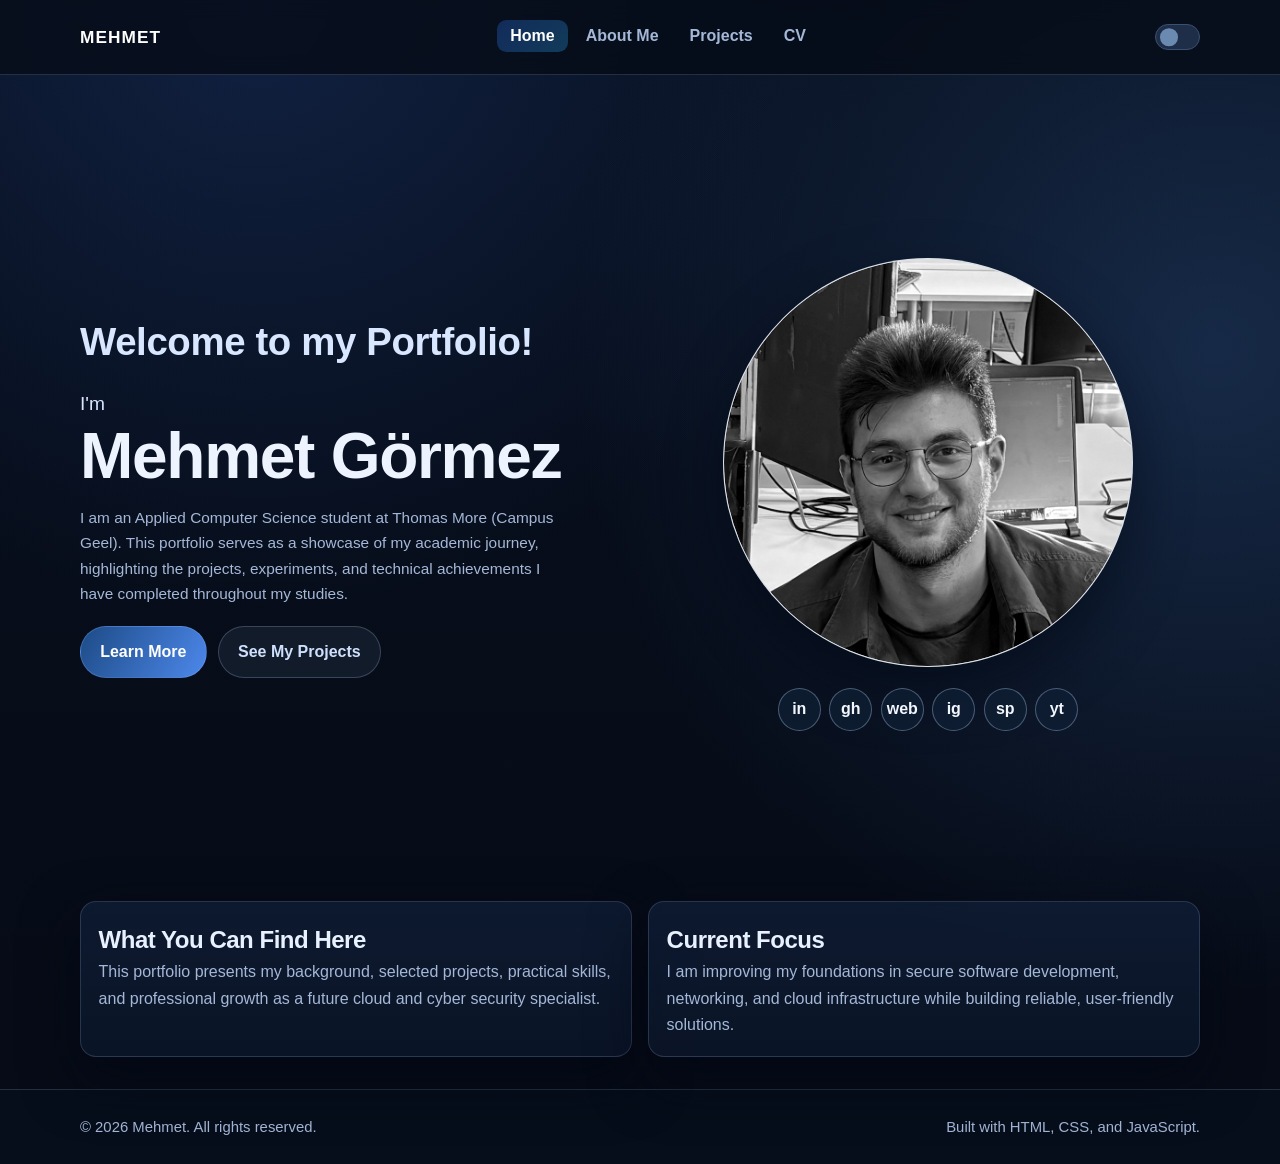
==== index.html @ e2ddff6c "Home page is in a good condition" ====
<!doctype html>
<html lang="en">
  <head>
    <meta charset="UTF-8" />
    <meta name="viewport" content="width=device-width, initial-scale=1.0" />
    <title>Mehmet | Home</title>
    <meta
      name="description"
      content="Welcome to Mehmet's portfolio. Applied Computer Science student at Thomas More Geel."
    />
    <style>
      html,
      body {
        margin: 0;
        background: #060b16;
        color: #e8f1ff;
      }
    </style>
    <link rel="stylesheet" href="css/style.css" />
  </head>
  <body data-page="home">
    <header class="site-header">
      <nav class="nav container" aria-label="Primary navigation">
        <a class="brand" href="index.html">Mehmet</a>
        <button class="menu-toggle" type="button" aria-expanded="false" aria-controls="nav-links">
          Menu
        </button>
        <ul class="nav-links" id="nav-links">
          <li><a class="active" href="index.html">Home</a></li>
          <li><a href="about.html">About Me</a></li>
          <li><a href="projects.html">Projects</a></li>
          <li><a href="cv.html">CV</a></li>
        </ul>
        <div class="nav-switch" aria-hidden="true"><span></span></div>
      </nav>
    </header>

    <main>
      <section class="hero container">
        <div class="hero-copy">
          <p class="eyebrow">Welcome to my Portfolio!</p>
          <p class="hero-im">I'm</p>
          <h1 class="hero-title">Mehmet Görmez</h1>
          <p class="hero-intro">
            I am an Applied Computer Science student at Thomas More
            (Campus Geel). This portfolio serves as a showcase of my academic journey, highlighting
            the projects, experiments, and technical achievements I have completed throughout my
            studies.
          </p>
          <div class="hero-actions">
            <a class="btn" href="about.html">Learn More</a>
            <a class="btn btn-ghost" href="projects.html">See My Projects</a>
          </div>
        </div>

        <div class="hero-media">
          <div class="hero-circle-wrap">
            <div class="hero-circle">
              <img
                class="hero-portrait"
                src="assets/images/portrait-placeholder.jpeg"
                alt="Portrait placeholder for Mehmet Görmez"
              />
            </div>
            <div class="hero-socials" aria-label="Social links">
              <a class="social-btn" href="#" aria-label="LinkedIn">in</a>
              <a class="social-btn" href="#" aria-label="GitHub">gh</a>
              <a class="social-btn" href="#" aria-label="Website">web</a>
              <a class="social-btn" href="#" aria-label="Instagram">ig</a>
              <a class="social-btn" href="#" aria-label="Spotify">sp</a>
              <a class="social-btn" href="#" aria-label="YouTube">yt</a>
            </div>
          </div>
        </div>
      </section>

      <section class="quick-info container">
        <article class="panel">
          <h2>What You Can Find Here</h2>
          <p>
            This portfolio presents my background, selected projects, practical skills, and
            professional growth as a future cloud and cyber security specialist.
          </p>
        </article>
        <article class="panel">
          <h2>Current Focus</h2>
          <p>
            I am improving my foundations in secure software development, networking, and cloud
            infrastructure while building reliable, user-friendly solutions.
          </p>
        </article>
      </section>
    </main>

    <footer class="site-footer">
      <div class="container footer-content">
        <p>&copy; 2026 Mehmet. All rights reserved.</p>
        <p>Built with HTML, CSS, and JavaScript.</p>
      </div>
    </footer>

    <script src="js/script.js"></script>
  </body>
</html>
---- css/style.css ----
:root {
  --bg: #060b16;
  --bg-soft: #0a1326;
  --surface: #0e1a33;
  --surface-alt: #132747;
  --surface-elevated: #162d54;
  --text: #e8f1ff;
  --muted: #a5b7d7;
  --primary: #70a7ff;
  --primary-strong: #4d88eb;
  --secondary: #73d4ff;
  --line: #9fb7dd33;
  --line-strong: #b6cbeb5c;
  --shadow: 0 22px 56px #02071399;
}

* {
  box-sizing: border-box;
}

html,
body {
  margin: 0;
  padding: 0;
}

body {
  min-height: 100vh;
  font-family: "Segoe UI", "Inter", "SF Pro Text", Arial, sans-serif;
  color: var(--text);
  background-color: #060b16;
  background-image:
    radial-gradient(circle at 20% 0%, #1d387070 0%, transparent 40%),
    radial-gradient(circle at 95% 30%, #2b4f826b 0%, transparent 44%),
    linear-gradient(180deg, #070f1d 0%, var(--bg) 100%);
  line-height: 1.65;
  overflow-x: hidden;
  position: relative;
}

body::before {
  content: "";
  position: fixed;
  inset: 0;
  background-image:
    linear-gradient(#8dabd90c 1px, transparent 1px),
    linear-gradient(90deg, #8dabd90c 1px, transparent 1px);
  background-size: 48px 48px;
  pointer-events: none;
  z-index: -2;
}

body::after {
  content: "";
  position: fixed;
  width: 46vw;
  aspect-ratio: 1;
  border-radius: 999px;
  left: -20vw;
  bottom: -28vw;
  background: radial-gradient(circle, #4f8fe850 0%, transparent 72%);
  filter: blur(28px);
  z-index: -1;
  pointer-events: none;
  animation: slowPulse 8s ease-in-out infinite alternate;
}

h1,
h2,
h3,
h4 {
  font-family: "Segoe UI", "Inter", "SF Pro Display", Arial, sans-serif;
  letter-spacing: -0.02em;
  margin: 0;
}

p {
  margin: 0;
}

img {
  max-width: 100%;
  display: block;
}

.container {
  width: min(1120px, 92vw);
  margin: 0 auto;
}

.site-header {
  position: sticky;
  top: 0;
  z-index: 100;
  border-bottom: 1px solid var(--line);
  background: #060b16bf;
  backdrop-filter: blur(10px);
}

.nav {
  min-height: 74px;
  display: flex;
  align-items: center;
  justify-content: space-between;
  gap: 1rem;
}

.brand {
  text-decoration: none;
  color: #fff;
  font-weight: 800;
  font-size: 1.08rem;
  letter-spacing: 0.06em;
  text-transform: uppercase;
}

.menu-toggle {
  display: none;
  border: 1px solid var(--line-strong);
  background: #0d1a31;
  color: var(--text);
  border-radius: 0.7rem;
  padding: 0.45rem 0.75rem;
  cursor: pointer;
  font-family: inherit;
}

.nav-links {
  display: flex;
  align-items: center;
  list-style: none;
  margin: 0;
  padding: 0;
  gap: 0.3rem;
}

.nav-links a {
  text-decoration: none;
  color: var(--muted);
  padding: 0.46rem 0.82rem;
  border-radius: 0.6rem;
  font-weight: 600;
  transition: color 0.2s ease, background 0.2s ease, transform 0.2s ease;
}

.nav-links a:hover,
.nav-links a:focus-visible,
.nav-links a.active {
  color: #fff;
  background: linear-gradient(135deg, #204b9f7a, #2178ad6e);
  transform: translateY(-1px);
}

.nav-switch {
  width: 2.8rem;
  height: 1.6rem;
  border-radius: 999px;
  background: #1e2e48;
  border: 1px solid #3a5070;
  flex-shrink: 0;
  position: relative;
  cursor: pointer;
}

.nav-switch span {
  position: absolute;
  top: 50%;
  left: 4px;
  transform: translateY(-50%);
  width: 1.1rem;
  height: 1.1rem;
  border-radius: 50%;
  background: #6a8ab0;
}

.hero {
  height: calc(100svh - 74px);
  min-height: calc(100svh - 74px);
  padding: 2.2rem 0 1.4rem;
  display: grid;
  grid-template-columns: minmax(0, 1fr) minmax(0, 1fr);
  gap: 2rem;
  align-items: center;
}

.eyebrow {
  display: inline-block;
  margin: 0 0 0.5rem;
  font-size: clamp(1.6rem, 3vw, 2.8rem);
  letter-spacing: -0.01em;
  font-family: "Segoe UI", "Inter", "SF Pro Display", Arial, sans-serif;
  font-weight: 700;
  color: #d9e6ff;
}

.hero-im {
  margin: 0.4rem 0 0.2rem;
  font-size: clamp(1rem, 1.5vw, 1.4rem);
  color: #d9e6ff;
  font-weight: 500;
}

.hero-title {
  margin: 0;
  max-width: 18ch;
  font-size: clamp(2.4rem, 5vw, 4.8rem);
  line-height: 1.05;
  color: #edf4ff;
}

.hero-tagline {
  margin-top: 0.6rem;
  color: #bdcbe5;
  font-style: italic;
  font-size: clamp(1.02rem, 1.55vw, 1.48rem);
}

.hero-intro {
  max-width: 56ch;
  color: var(--muted);
  font-size: clamp(0.96rem, 1vw, 1.02rem);
  margin-top: 0.92rem;
}

.hero-actions {
  display: flex;
  align-items: center;
  gap: 0.7rem;
  margin-top: 1.25rem;
  flex-wrap: wrap;
}

.btn {
  display: inline-block;
  text-decoration: none;
  border-radius: 999px;
  padding: 0.74rem 1.2rem;
  font-weight: 800;
  background: linear-gradient(120deg, #1d4b86, var(--primary-strong));
  color: #fff;
  border: 1px solid #7ca7f54d;
  transition: transform 0.2s ease, box-shadow 0.2s ease, background 0.2s ease;
}

.btn:hover {
  transform: translateY(-2px);
  box-shadow: 0 14px 28px #123a7b63;
}

.btn-ghost {
  background: #1a2433a3;
  color: #cfe0ff;
  border-color: #8ea4c950;
}

.hero-media {
  position: relative;
  min-height: 470px;
  display: grid;
  place-items: center;
}

.hero-circle-wrap {
  display: grid;
  place-items: center;
  gap: 1.3rem;
}

.hero-circle {
  width: min(32vw, 420px);
  aspect-ratio: 1;
  border-radius: 50%;
  background: #d8dce3;
  display: grid;
  place-items: center;
  overflow: hidden;
  box-shadow: 0 24px 54px #0207138a;
  border: 1px solid #dfe8f550;
}

.hero-portrait {
  width: 100%;
  height: 100%;
  object-fit: cover;
  object-position: center center;
  border-radius: 50%;
  filter: grayscale(1) contrast(1.05);
}

.hero-socials {
  display: flex;
  flex-wrap: wrap;
  justify-content: center;
  gap: 0.52rem;
}

.social-btn {
  width: 2.7rem;
  height: 2.7rem;
  border-radius: 50%;
  border: 1px solid #a4bddf66;
  display: grid;
  place-items: center;
  text-decoration: none;
  color: #f2f6ff;
  font-weight: 700;
  text-transform: lowercase;
  background: #101e34cc;
  transition: transform 0.2s ease, border-color 0.2s ease, background 0.2s ease;
}

.social-btn:hover {
  transform: translateY(-2px);
  border-color: #d2e3ff;
  background: #163058;
}

.showcase-card {
  width: min(100%, 560px);
  padding: 1.1rem;
  border-radius: 1.2rem;
  border: 1px solid var(--line-strong);
  background: linear-gradient(150deg, #152b4d 0%, #11223f 45%, #0c1a33 100%);
  box-shadow: var(--shadow);
  position: relative;
  overflow: hidden;
}

.showcase-card::after {
  content: "";
  position: absolute;
  width: 220px;
  height: 220px;
  right: -80px;
  top: -90px;
  border-radius: 999px;
  background: radial-gradient(circle, #74b8ff4f 0%, transparent 72%);
  pointer-events: none;
}

.showcase-top {
  display: grid;
  grid-template-columns: 112px 1fr;
  gap: 0.85rem;
  align-items: center;
}

.showcase-avatar {
  width: 112px;
  height: 112px;
  object-fit: cover;
  border-radius: 0.85rem;
  border: 1px solid var(--line-strong);
}

.mini-label {
  font-size: 0.76rem;
  text-transform: uppercase;
  letter-spacing: 0.08em;
  color: #9bc0ff;
  font-weight: 700;
}

.showcase-top h2 {
  font-size: clamp(1.25rem, 2.2vw, 1.8rem);
}

.showcase-meta {
  color: #9fb8da;
  font-size: 0.92rem;
}

.showcase-copy {
  color: var(--muted);
  margin-top: 0.9rem;
}

.tech-pills {
  display: flex;
  flex-wrap: wrap;
  gap: 0.45rem;
  margin-top: 0.9rem;
}

.tech-pill {
  border: 1px solid var(--line-strong);
  border-radius: 999px;
  padding: 0.3rem 0.62rem;
  background: #0e1f3b;
  font-size: 0.85rem;
  color: #d5e5ff;
}

.floating-note {
  position: absolute;
  border-radius: 999px;
  padding: 0.35rem 0.7rem;
  border: 1px solid var(--line-strong);
  background: #11203acf;
  color: #c8defe;
  font-size: 0.82rem;
  backdrop-filter: blur(6px);
}

.note-a {
  top: 11%;
  left: -2%;
  animation: floatA 5s ease-in-out infinite;
}

.note-b {
  right: 2%;
  bottom: 19%;
  animation: floatB 4.5s ease-in-out infinite;
}

.note-c {
  left: 14%;
  bottom: 5%;
  animation: floatC 6s ease-in-out infinite;
}

.quick-info,
.split-grid {
  display: grid;
  grid-template-columns: repeat(2, minmax(0, 1fr));
  gap: 1rem;
  margin-bottom: 2rem;
}

.page-section {
  padding: 2.2rem 0 3rem;
}

.page-hero,
.panel,
.project-tile,
.project-detail,
.portrait-card,
.story-card,
.cv-frame-wrap {
  border: 1px solid var(--line);
  border-radius: 1rem;
  background: linear-gradient(180deg, #0f1c34d9 0%, #0b172bc4 100%);
  box-shadow: var(--shadow);
}

.page-hero,
.panel,
.project-tile,
.project-detail,
.story-card {
  padding: 1.1rem;
}

.page-hero {
  margin-bottom: 1rem;
}

.page-hero h1 {
  font-size: clamp(1.9rem, 3vw, 2.7rem);
  margin: 0.25rem 0;
}

.section-kicker {
  margin: 0;
  color: #92bcff;
  font-size: 0.8rem;
  text-transform: uppercase;
  letter-spacing: 0.09em;
  font-weight: 700;
}

.page-hero p,
.panel p,
.story-card p,
.project-tile p,
.project-detail p {
  color: var(--muted);
}

.about-layout {
  display: grid;
  grid-template-columns: 0.78fr 1.22fr;
  gap: 1rem;
  margin-bottom: 1rem;
}

.portrait-card {
  padding: 0.8rem;
}

.portrait-card img {
  border-radius: 0.75rem;
  border: 1px solid var(--line);
  background: #fff;
}

.clean-list {
  margin: 0.55rem 0 0;
  padding-left: 1.1rem;
}

.chip-wrap {
  display: flex;
  flex-wrap: wrap;
  gap: 0.45rem;
}

.chip {
  border-radius: 999px;
  border: 1px solid var(--line-strong);
  padding: 0.34rem 0.68rem;
  font-size: 0.88rem;
  color: #d6e6ff;
  background: #0f1e38;
}

.subheading {
  margin-top: 1rem;
}

.projects-grid {
  display: grid;
  grid-template-columns: repeat(2, minmax(0, 1fr));
  gap: 0.9rem;
}

.project-tile {
  text-align: left;
  cursor: pointer;
  font-family: inherit;
  color: var(--text);
  position: relative;
  overflow: hidden;
  transition: transform 0.24s ease, border-color 0.24s ease;
}

.project-tile::after {
  content: "";
  position: absolute;
  width: 180px;
  height: 180px;
  border-radius: 50%;
  right: -60px;
  top: -80px;
  background: radial-gradient(circle, #6faaff3b 0%, transparent 70%);
}

.project-tile:hover {
  transform: translateY(-3px);
  border-color: #7daefa8f;
}

.project-tile h2 {
  margin: 0.35rem 0 0.3rem;
}

.tile-kicker {
  font-size: 0.75rem;
  text-transform: uppercase;
  letter-spacing: 0.08em;
  color: #9fc3ff;
  font-weight: 700;
}

.detail-host {
  margin-top: 1rem;
}

.detail-head {
  display: flex;
  align-items: center;
  justify-content: space-between;
  gap: 0.8rem;
}

.close-btn {
  border: 1px solid var(--line-strong);
  background: #0f1f3a;
  color: var(--text);
  border-radius: 0.64rem;
  padding: 0.42rem 0.74rem;
  cursor: pointer;
}

.detail-media {
  display: grid;
  grid-template-columns: repeat(2, minmax(0, 1fr));
  gap: 0.8rem;
  margin: 0.85rem 0;
}

.detail-media img {
  border-radius: 0.75rem;
  border: 1px solid var(--line-strong);
}

.embed-placeholder {
  border: 1px dashed var(--line-strong);
  border-radius: 0.75rem;
  min-height: 190px;
  display: grid;
  place-items: center;
  text-align: center;
  padding: 0.7rem;
  color: var(--muted);
  background: #0c1930;
}

.cv-frame-wrap {
  margin-top: 1rem;
  padding: 0.65rem;
}

.cv-frame {
  width: 100%;
  min-height: 74vh;
  border-radius: 0.8rem;
  border: 1px solid var(--line);
  background: #fff;
}

.site-footer {
  border-top: 1px solid var(--line);
  background: #070f1dd8;
}

.footer-content {
  min-height: 74px;
  display: flex;
  align-items: center;
  justify-content: space-between;
  gap: 1rem;
}

.footer-content p {
  color: var(--muted);
  font-size: 0.93rem;
  margin: 0;
}

.reveal {
  opacity: 0;
  transform: translateY(16px);
}

.reveal.is-visible {
  opacity: 1;
  transform: translateY(0);
  transition: opacity 0.65s ease, transform 0.65s ease;
}

@keyframes floatA {
  0%,
  100% {
    transform: translateY(0);
  }
  50% {
    transform: translateY(-12px);
  }
}

@keyframes floatB {
  0%,
  100% {
    transform: translateY(0);
  }
  50% {
    transform: translateY(10px);
  }
}

@keyframes floatC {
  0%,
  100% {
    transform: translateX(0);
  }
  50% {
    transform: translateX(8px);
  }
}

@keyframes slowPulse {
  0% {
    transform: scale(1);
  }
  100% {
    transform: scale(1.1);
  }
}

@media (max-width: 980px) {
  .hero,
  .quick-info,
  .split-grid,
  .about-layout,
  .projects-grid,
  .detail-media {
    grid-template-columns: 1fr;
  }

  .hero {
    min-height: auto;
    height: auto;
    padding-top: 2.8rem;
    gap: 1.1rem;
  }

  .hero-media {
    min-height: 420px;
  }

  .hero-title {
    font-size: clamp(2.4rem, 9vw, 4rem);
  }

  .hero-circle {
    width: min(65vw, 380px);
  }

  .floating-note {
    font-size: 0.76rem;
  }

  .menu-toggle {
    display: inline-block;
  }

  .nav-links {
    position: absolute;
    top: 74px;
    left: 0;
    right: 0;
    padding: 0.6rem 4vw 0.9rem;
    background: #091226f7;
    border-bottom: 1px solid var(--line);
    flex-direction: column;
    align-items: flex-start;
    display: none;
  }

  .nav-links.open {
    display: flex;
  }

  .footer-content {
    text-align: center;
    flex-direction: column;
    justify-content: center;
    padding: 0.75rem 0;
  }
}

@media (max-width: 560px) {
  .eyebrow {
    font-size: clamp(1.22rem, 7vw, 1.8rem);
  }

  .hero-title {
    font-size: clamp(2rem, 11vw, 3.5rem);
  }

  .hero-circle {
    width: min(75vw, 300px);
  }

  .social-btn {
    width: 2.8rem;
    height: 2.8rem;
  }

  .floating-note {
    display: none;
  }
}

@media (prefers-reduced-motion: reduce) {
  *,
  *::before,
  *::after {
    animation: none !important;
    transition: none !important;
    scroll-behavior: auto !important;
  }
}
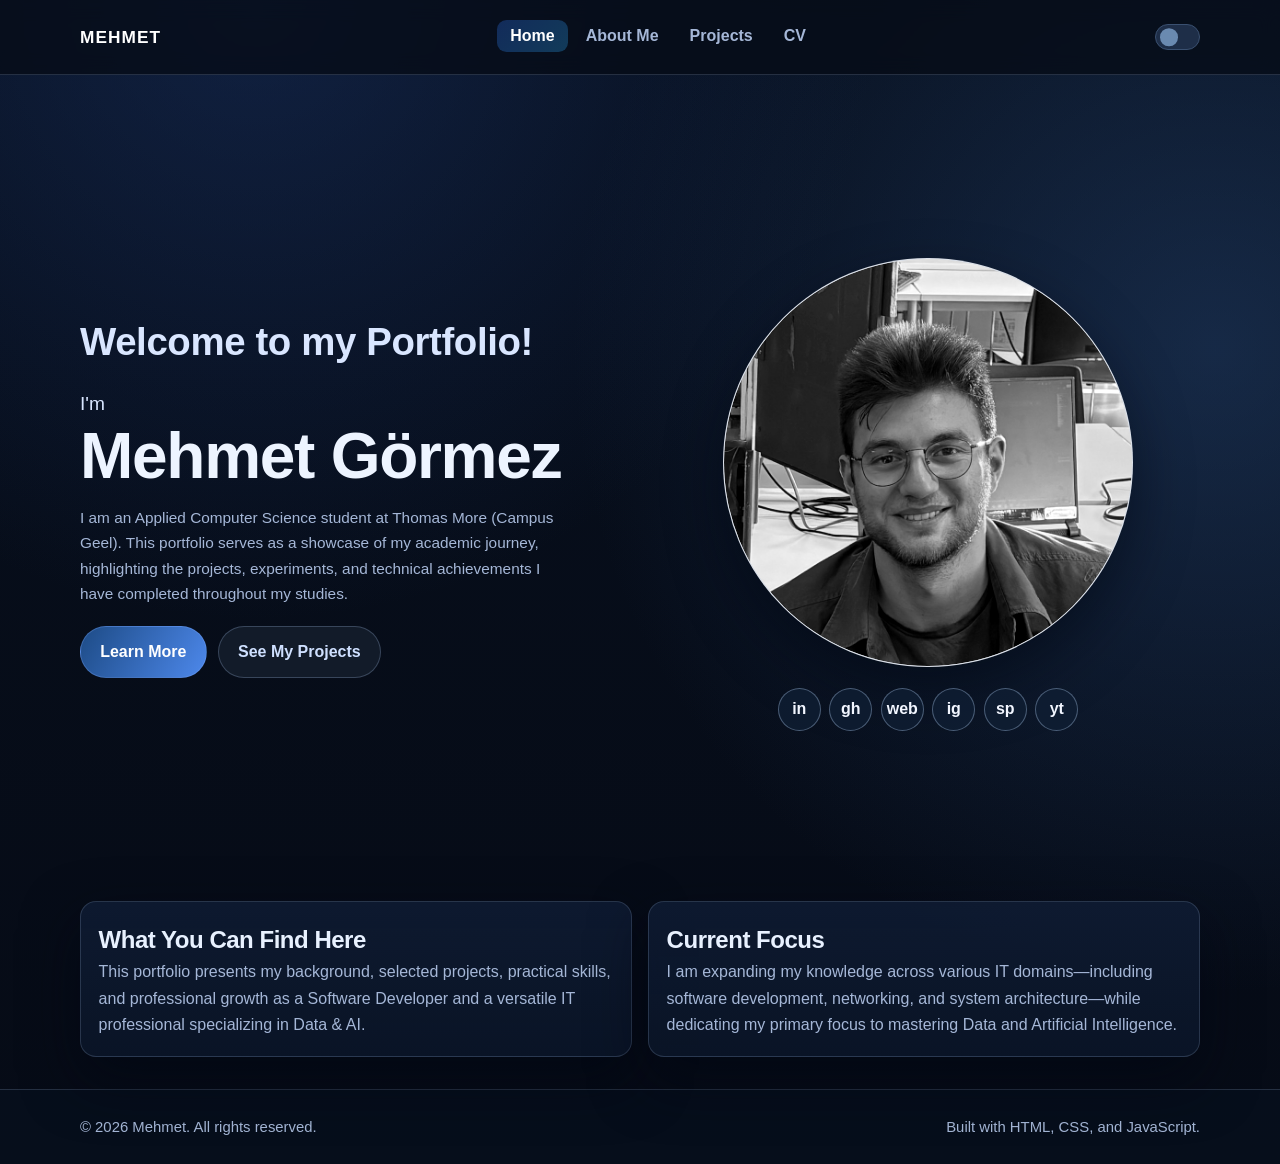
==== commit 28fe06f1: "fixed quick info" ====
--- a/index.html
+++ b/index.html
@@ -79,14 +79,14 @@
           <h2>What You Can Find Here</h2>
           <p>
             This portfolio presents my background, selected projects, practical skills, and
-            professional growth as a future cloud and cyber security specialist.
+            professional growth as a Software Developer and a versatile IT professional specializing in Data & AI.
           </p>
         </article>
+        
         <article class="panel">
           <h2>Current Focus</h2>
           <p>
-            I am improving my foundations in secure software development, networking, and cloud
-            infrastructure while building reliable, user-friendly solutions.
+            I am expanding my knowledge across various IT domains—including software development, networking, and system architecture—while dedicating my primary focus to mastering Data and Artificial Intelligence.
           </p>
         </article>
       </section>
--- a/css/style.css
+++ b/css/style.css
@@ -479,6 +479,10 @@
   color: var(--muted);
 }
 
+.story-card p + p {
+  margin-top: 0.85rem;
+}
+
 .about-layout {
   display: grid;
   grid-template-columns: 0.78fr 1.22fr;
@@ -499,6 +503,10 @@
 .clean-list {
   margin: 0.55rem 0 0;
   padding-left: 1.1rem;
+}
+
+.clean-list li + li {
+  margin-top: 0.48rem;
 }
 
 .chip-wrap {
@@ -518,6 +526,7 @@
 
 .subheading {
   margin-top: 1rem;
+  margin-bottom: 0.5rem;
 }
 
 .projects-grid {
@@ -527,10 +536,12 @@
 }
 
 .project-tile {
+  display: block;
   text-align: left;
   cursor: pointer;
   font-family: inherit;
   color: var(--text);
+  text-decoration: none;
   position: relative;
   overflow: hidden;
   transition: transform 0.24s ease, border-color 0.24s ease;
@@ -592,8 +603,76 @@
 }
 
 .detail-media img {
+  width: 100%;
+  height: auto;
   border-radius: 0.75rem;
-  border: 1px solid var(--line-strong);
+  border: 1px solid #d7dfeb;
+  background: #fff;
+}
+
+.diagram-grid {
+  display: grid;
+  grid-template-columns: repeat(2, minmax(0, 1fr));
+  gap: 0.9rem;
+  margin-top: 0.85rem;
+}
+
+.diagram-card {
+  margin: 0;
+  padding: 0.6rem;
+  border: 1px solid var(--line);
+  border-radius: 0.9rem;
+  background: linear-gradient(180deg, #101d35 0%, #0a162b 100%);
+}
+
+.diagram-card figcaption {
+  font-size: 0.86rem;
+  color: #bcd2f2;
+  margin-bottom: 0.5rem;
+}
+
+.diagram-link {
+  display: block;
+  position: relative;
+  overflow: hidden;
+  background: #ffffff;
+  border: 1px solid #c9d5e7;
+  border-radius: 0.72rem;
+  text-decoration: none;
+  transition: transform 0.2s ease, box-shadow 0.2s ease;
+}
+
+.diagram-link img {
+  width: 100%;
+  height: 100%;
+  object-fit: contain;
+  object-position: top center;
+  background: #fff;
+}
+
+.diagram-link-tall {
+  height: min(62vh, 760px);
+}
+
+.diagram-link-wide {
+  height: min(36vh, 420px);
+}
+
+.diagram-zoom {
+  position: absolute;
+  right: 0.5rem;
+  bottom: 0.5rem;
+  font-size: 0.76rem;
+  color: #ecf3ff;
+  background: #0f2345d1;
+  border: 1px solid #7ca1d857;
+  border-radius: 999px;
+  padding: 0.24rem 0.56rem;
+}
+
+.diagram-link:hover {
+  transform: translateY(-2px);
+  box-shadow: 0 12px 24px #0a1a3050;
 }
 
 .embed-placeholder {
@@ -750,6 +829,18 @@
     justify-content: center;
     padding: 0.75rem 0;
   }
+
+  .diagram-grid {
+    grid-template-columns: 1fr;
+  }
+
+  .diagram-link-tall {
+    height: min(58vh, 640px);
+  }
+
+  .diagram-link-wide {
+    height: min(42vh, 360px);
+  }
 }
 
 @media (max-width: 560px) {
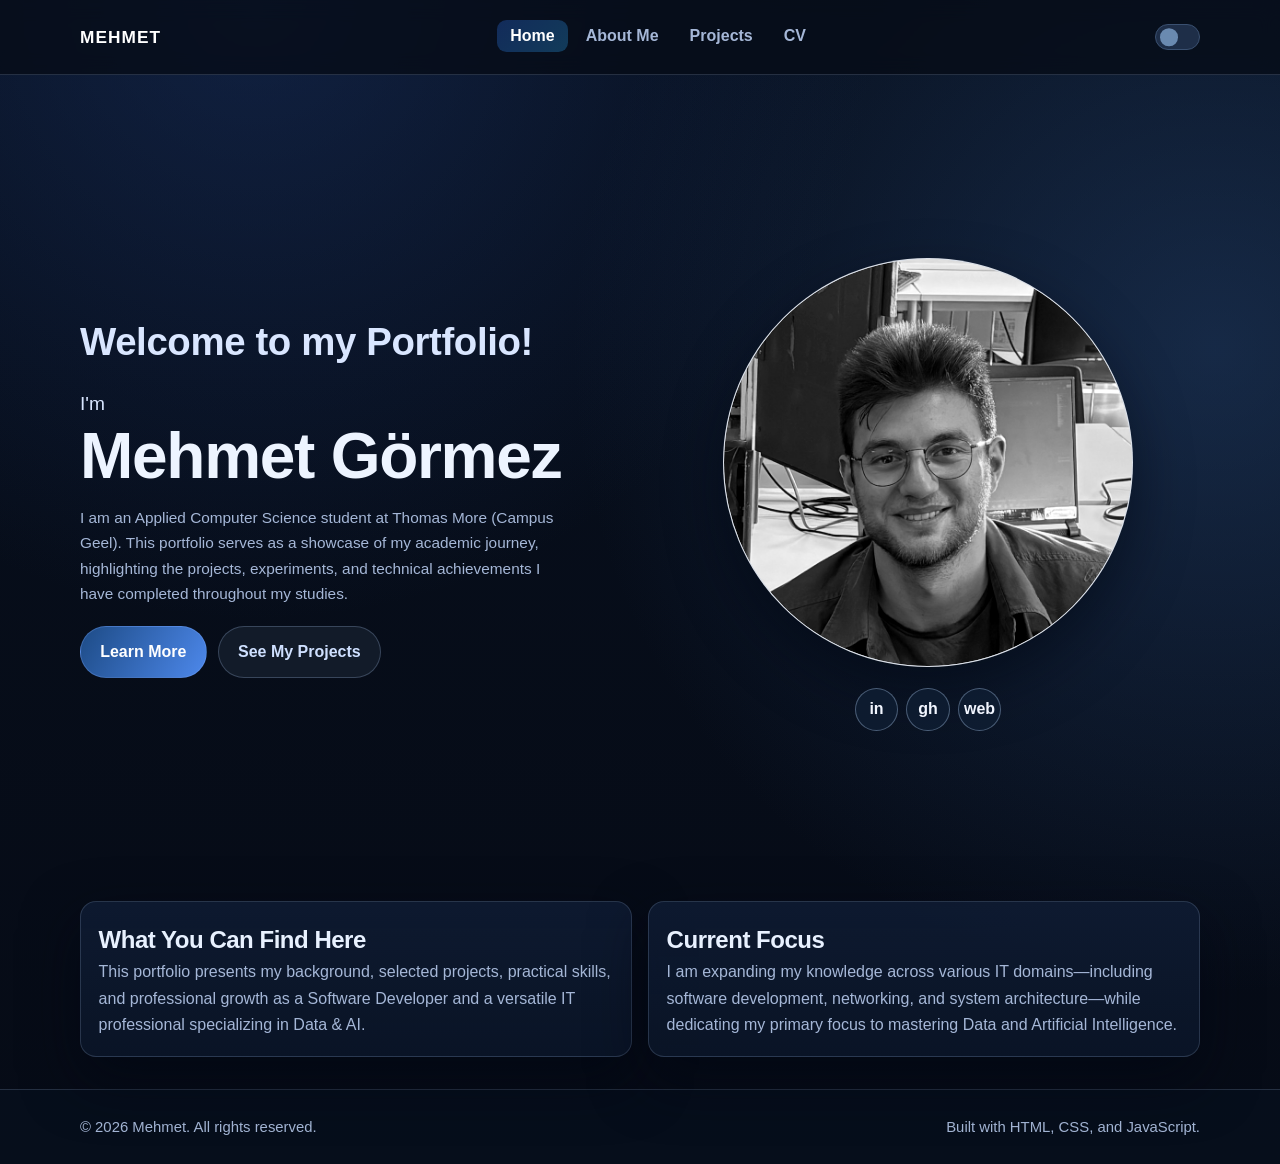
==== commit 0e035c97: "semester 2 project created" ====
--- a/index.html
+++ b/index.html
@@ -63,12 +63,9 @@
               />
             </div>
             <div class="hero-socials" aria-label="Social links">
-              <a class="social-btn" href="#" aria-label="LinkedIn">in</a>
-              <a class="social-btn" href="#" aria-label="GitHub">gh</a>
-              <a class="social-btn" href="#" aria-label="Website">web</a>
-              <a class="social-btn" href="#" aria-label="Instagram">ig</a>
-              <a class="social-btn" href="#" aria-label="Spotify">sp</a>
-              <a class="social-btn" href="#" aria-label="YouTube">yt</a>
+              <a class="social-btn" href="https://www.linkedin.com/in/mehmet-gormez" aria-label="LinkedIn">in</a>
+              <a class="social-btn" href="https://github.com/mhmtgrmz12" aria-label="GitHub">gh</a>
+              <a class="social-btn" href="https://mrgormez.com" aria-label="Website">web</a>
             </div>
           </div>
         </div>
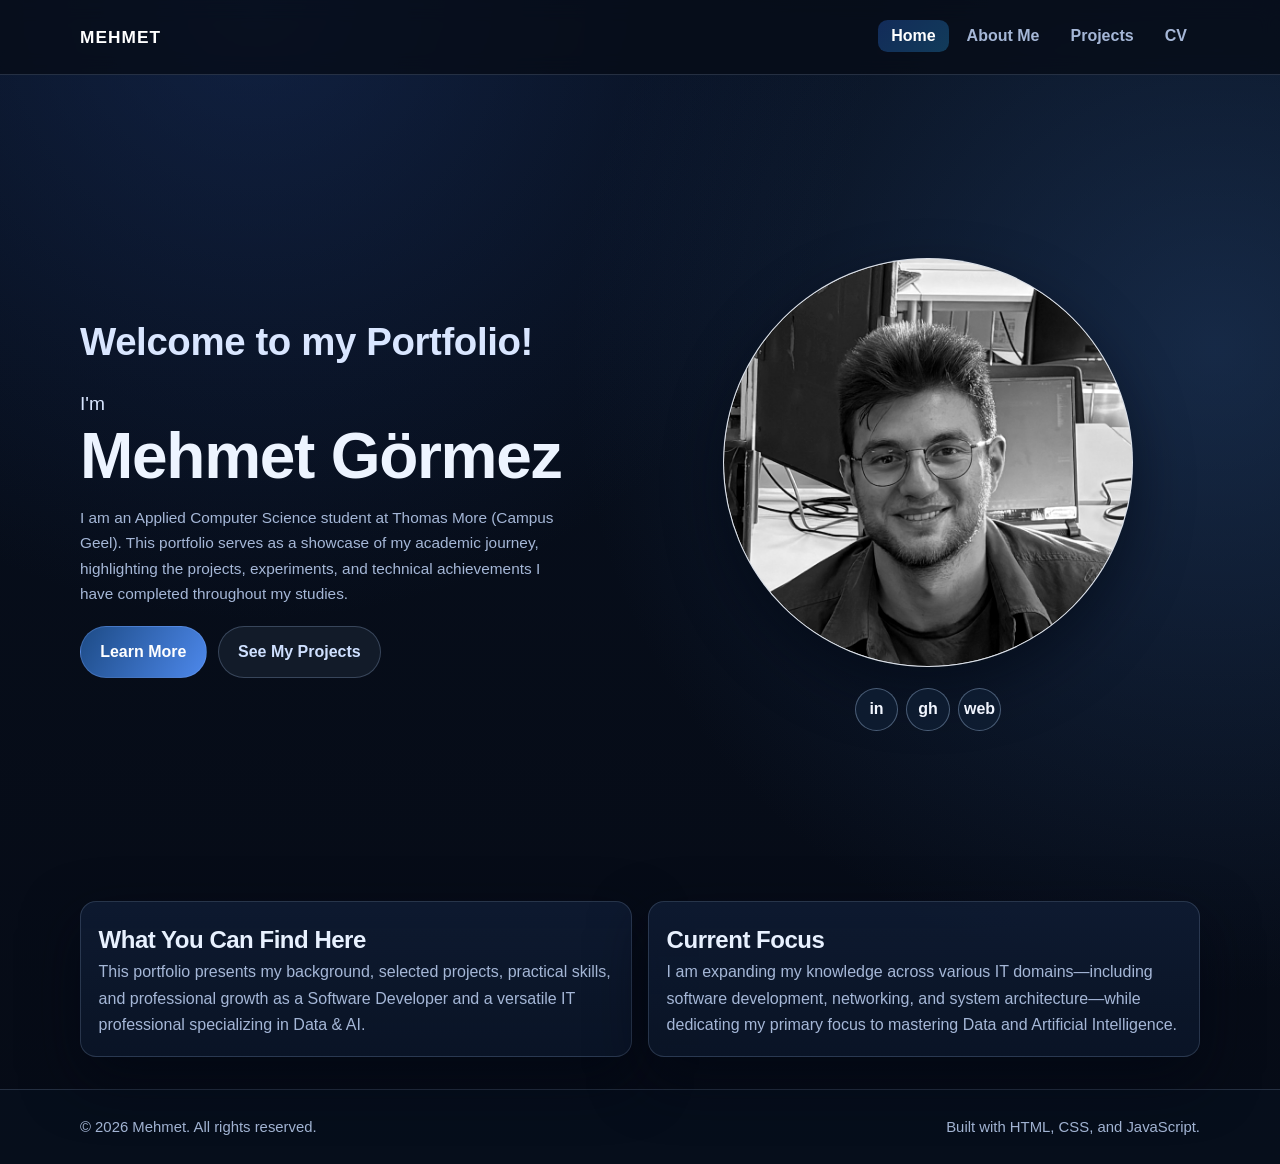
==== commit eebfcbcb: "additional project 2 added" ====
--- a/index.html
+++ b/index.html
@@ -31,7 +31,6 @@
           <li><a href="projects.html">Projects</a></li>
           <li><a href="cv.html">CV</a></li>
         </ul>
-        <div class="nav-switch" aria-hidden="true"><span></span></div>
       </nav>
     </header>
 
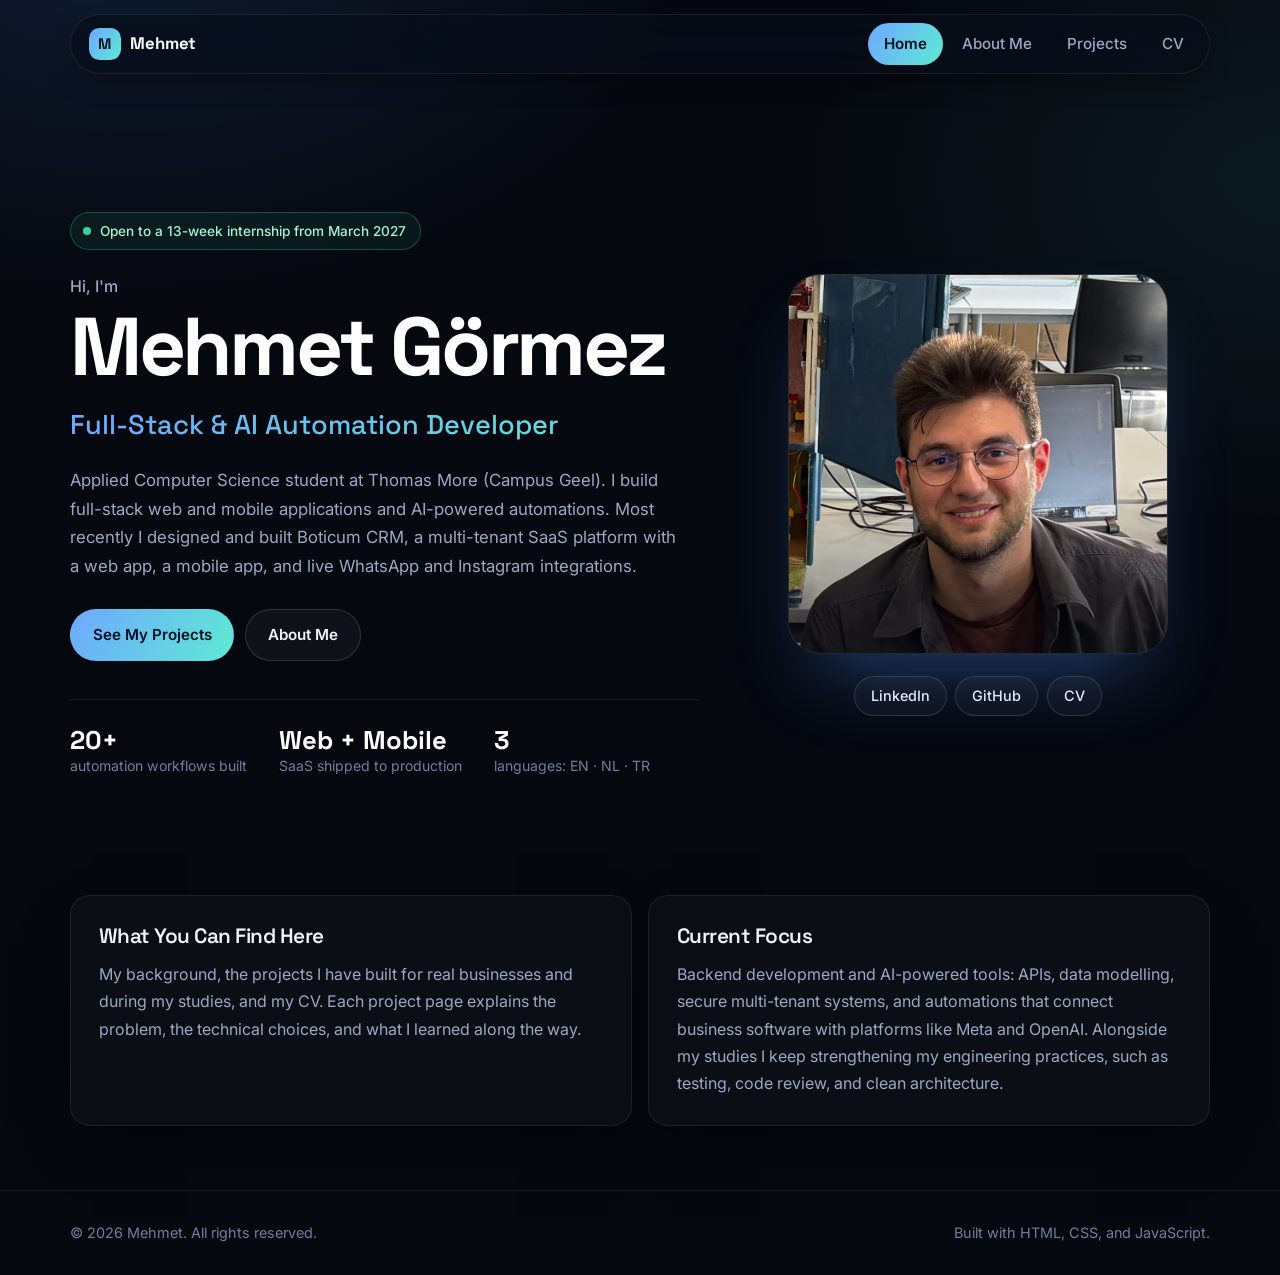
==== commit f8c61f1b: "Modernize site design, rewrite About and Home copy, update CV Co-Authored-By: Claude Opus 5.5 <norep" ====
--- a/index.html
+++ b/index.html
@@ -6,7 +6,7 @@
     <title>Mehmet | Home</title>
     <meta
       name="description"
-      content="Welcome to Mehmet's portfolio. Applied Computer Science student at Thomas More Geel."
+      content="Portfolio of Mehmet Görmez — Applied Computer Science student at Thomas More Geel, building full-stack web and mobile apps and AI-powered automations."
     />
     <style>
       html,
@@ -16,6 +16,12 @@
         color: #e8f1ff;
       }
     </style>
+    <link rel="preconnect" href="https://fonts.googleapis.com" />
+    <link rel="preconnect" href="https://fonts.gstatic.com" crossorigin />
+    <link
+      rel="stylesheet"
+      href="https://fonts.googleapis.com/css2?family=Inter:wght@400;500;600;700&family=Space+Grotesk:wght@500;600;700&display=swap"
+    />
     <link rel="stylesheet" href="css/style.css" />
   </head>
   <body data-page="home">
@@ -37,18 +43,24 @@
     <main>
       <section class="hero container">
         <div class="hero-copy">
-          <p class="eyebrow">Welcome to my Portfolio!</p>
-          <p class="hero-im">I'm</p>
+          <p class="status-badge">Open to a 13-week internship from March 2027</p>
+          <p class="eyebrow">Hi, I'm</p>
           <h1 class="hero-title">Mehmet Görmez</h1>
+          <p class="hero-role">Full-Stack &amp; AI Automation Developer</p>
           <p class="hero-intro">
-            I am an Applied Computer Science student at Thomas More
-            (Campus Geel). This portfolio serves as a showcase of my academic journey, highlighting
-            the projects, experiments, and technical achievements I have completed throughout my
-            studies.
+            Applied Computer Science student at Thomas More (Campus Geel). I build full-stack web
+            and mobile applications and AI-powered automations. Most recently I designed and built
+            Boticum CRM, a multi-tenant SaaS platform with a web app, a mobile app, and live
+            WhatsApp and Instagram integrations.
           </p>
           <div class="hero-actions">
-            <a class="btn" href="about.html">Learn More</a>
-            <a class="btn btn-ghost" href="projects.html">See My Projects</a>
+            <a class="btn" href="projects.html">See My Projects</a>
+            <a class="btn btn-ghost" href="about.html">About Me</a>
+          </div>
+          <div class="hero-stats">
+            <div><strong>20+</strong><span>automation workflows built</span></div>
+            <div><strong>Web + Mobile</strong><span>SaaS shipped to production</span></div>
+            <div><strong>3</strong><span>languages: EN · NL · TR</span></div>
           </div>
         </div>
 
@@ -58,13 +70,13 @@
               <img
                 class="hero-portrait"
                 src="assets/images/portrait-placeholder.jpeg"
-                alt="Portrait placeholder for Mehmet Görmez"
+                alt="Portrait of Mehmet Görmez"
               />
             </div>
             <div class="hero-socials" aria-label="Social links">
-              <a class="social-btn" href="https://www.linkedin.com/in/mehmet-gormez" aria-label="LinkedIn">in</a>
-              <a class="social-btn" href="https://github.com/mhmtgrmz12" aria-label="GitHub">gh</a>
-              <a class="social-btn" href="https://mrgormez.com" aria-label="Website">web</a>
+              <a class="social-btn" href="https://www.linkedin.com/in/mehmet-gormez" target="_blank" rel="noopener noreferrer">LinkedIn</a>
+              <a class="social-btn" href="https://github.com/mhmtgrmz12" target="_blank" rel="noopener noreferrer">GitHub</a>
+              <a class="social-btn" href="cv.html">CV</a>
             </div>
           </div>
         </div>
@@ -74,15 +86,19 @@
         <article class="panel">
           <h2>What You Can Find Here</h2>
           <p>
-            This portfolio presents my background, selected projects, practical skills, and
-            professional growth as a Software Developer and a versatile IT professional specializing in Data & AI.
+            My background, the projects I have built for real businesses and during my studies,
+            and my CV. Each project page explains the problem, the technical choices, and what I
+            learned along the way.
           </p>
         </article>
-        
+
         <article class="panel">
           <h2>Current Focus</h2>
           <p>
-            I am expanding my knowledge across various IT domains—including software development, networking, and system architecture—while dedicating my primary focus to mastering Data and Artificial Intelligence.
+            Backend development and AI-powered tools: APIs, data modelling, secure multi-tenant
+            systems, and automations that connect business software with platforms like Meta and
+            OpenAI. Alongside my studies I keep strengthening my engineering practices, such as
+            testing, code review, and clean architecture.
           </p>
         </article>
       </section>
--- a/css/style.css
+++ b/css/style.css
@@ -1,21 +1,31 @@
 :root {
-  --bg: #060b16;
-  --bg-soft: #0a1326;
-  --surface: #0e1a33;
-  --surface-alt: #132747;
-  --surface-elevated: #162d54;
-  --text: #e8f1ff;
-  --muted: #a5b7d7;
-  --primary: #70a7ff;
-  --primary-strong: #4d88eb;
-  --secondary: #73d4ff;
-  --line: #9fb7dd33;
-  --line-strong: #b6cbeb5c;
-  --shadow: 0 22px 56px #02071399;
+  --bg: #05080f;
+  --surface: #0b1220;
+  --surface-2: #0f1829;
+  --card: rgba(255, 255, 255, 0.028);
+  --card-hover: rgba(255, 255, 255, 0.045);
+  --text: #eef3ff;
+  --muted: #9aa9c4;
+  --subtle: #6f7f9c;
+  --primary: #6ea8ff;
+  --primary-strong: #4f8cf7;
+  --accent: #5eead4;
+  --success: #34d399;
+  --line: rgba(255, 255, 255, 0.08);
+  --line-strong: rgba(255, 255, 255, 0.14);
+  --gradient: linear-gradient(120deg, var(--primary) 0%, var(--accent) 100%);
+  --shadow: 0 24px 60px -24px rgba(0, 0, 0, 0.75);
+  --radius: 1.25rem;
+  --font-body: "Inter", "Segoe UI", "SF Pro Text", Arial, sans-serif;
+  --font-display: "Space Grotesk", "Inter", "Segoe UI", Arial, sans-serif;
 }
 
 * {
   box-sizing: border-box;
+}
+
+html {
+  scroll-behavior: smooth;
 }
 
 html,
@@ -26,16 +36,17 @@
 
 body {
   min-height: 100vh;
-  font-family: "Segoe UI", "Inter", "SF Pro Text", Arial, sans-serif;
+  font-family: var(--font-body);
   color: var(--text);
-  background-color: #060b16;
+  background-color: var(--bg);
   background-image:
-    radial-gradient(circle at 20% 0%, #1d387070 0%, transparent 40%),
-    radial-gradient(circle at 95% 30%, #2b4f826b 0%, transparent 44%),
-    linear-gradient(180deg, #070f1d 0%, var(--bg) 100%);
-  line-height: 1.65;
+    radial-gradient(60rem 40rem at 10% -10%, rgba(79, 140, 247, 0.16), transparent 60%),
+    radial-gradient(50rem 36rem at 100% 20%, rgba(94, 234, 212, 0.08), transparent 60%);
+  background-attachment: fixed;
+  line-height: 1.7;
   overflow-x: hidden;
   position: relative;
+  -webkit-font-smoothing: antialiased;
 }
 
 body::before {
@@ -43,39 +54,55 @@
   position: fixed;
   inset: 0;
   background-image:
-    linear-gradient(#8dabd90c 1px, transparent 1px),
-    linear-gradient(90deg, #8dabd90c 1px, transparent 1px);
-  background-size: 48px 48px;
+    linear-gradient(rgba(255, 255, 255, 0.025) 1px, transparent 1px),
+    linear-gradient(90deg, rgba(255, 255, 255, 0.025) 1px, transparent 1px);
+  background-size: 56px 56px;
+  mask-image: radial-gradient(ellipse at 50% 0%, #000 0%, transparent 70%);
+  -webkit-mask-image: radial-gradient(ellipse at 50% 0%, #000 0%, transparent 70%);
   pointer-events: none;
-  z-index: -2;
-}
-
-body::after {
-  content: "";
-  position: fixed;
-  width: 46vw;
-  aspect-ratio: 1;
-  border-radius: 999px;
-  left: -20vw;
-  bottom: -28vw;
-  background: radial-gradient(circle, #4f8fe850 0%, transparent 72%);
-  filter: blur(28px);
   z-index: -1;
-  pointer-events: none;
-  animation: slowPulse 8s ease-in-out infinite alternate;
+}
+
+::selection {
+  background: rgba(110, 168, 255, 0.35);
+  color: #fff;
 }
 
 h1,
 h2,
 h3,
 h4 {
-  font-family: "Segoe UI", "Inter", "SF Pro Display", Arial, sans-serif;
-  letter-spacing: -0.02em;
+  font-family: var(--font-display);
+  letter-spacing: -0.025em;
+  line-height: 1.2;
   margin: 0;
+}
+
+h2 {
+  font-size: 1.3rem;
+  font-weight: 600;
 }
 
 p {
   margin: 0;
+}
+
+a {
+  color: var(--primary);
+}
+
+code {
+  font-family: "JetBrains Mono", ui-monospace, SFMono-Regular, Menlo, monospace;
+  font-size: 0.86em;
+  padding: 0.1rem 0.4rem;
+  border-radius: 0.4rem;
+  background: rgba(110, 168, 255, 0.1);
+  color: #cfe0ff;
+}
+
+strong {
+  color: #dfe8fb;
+  font-weight: 600;
 }
 
 img {
@@ -84,45 +111,69 @@
 }
 
 .container {
-  width: min(1120px, 92vw);
+  width: min(1140px, calc(100% - 2rem));
   margin: 0 auto;
 }
+
+/* ---------- Header ---------- */
 
 .site-header {
   position: sticky;
   top: 0;
   z-index: 100;
-  border-bottom: 1px solid var(--line);
-  background: #060b16bf;
-  backdrop-filter: blur(10px);
+  padding: 0.85rem 0;
 }
 
 .nav {
-  min-height: 74px;
+  min-height: 60px;
   display: flex;
   align-items: center;
   justify-content: space-between;
   gap: 1rem;
+  padding: 0.45rem 0.55rem 0.45rem 1.1rem;
+  border: 1px solid var(--line);
+  border-radius: 999px;
+  background: rgba(8, 13, 24, 0.72);
+  backdrop-filter: blur(16px) saturate(140%);
+  -webkit-backdrop-filter: blur(16px) saturate(140%);
+  box-shadow: 0 10px 30px -12px rgba(0, 0, 0, 0.6);
 }
 
 .brand {
+  display: inline-flex;
+  align-items: center;
+  gap: 0.6rem;
   text-decoration: none;
   color: #fff;
-  font-weight: 800;
-  font-size: 1.08rem;
-  letter-spacing: 0.06em;
-  text-transform: uppercase;
+  font-family: var(--font-display);
+  font-weight: 700;
+  font-size: 1.05rem;
+  letter-spacing: -0.01em;
+}
+
+.brand::before {
+  content: "M";
+  display: grid;
+  place-items: center;
+  width: 2rem;
+  height: 2rem;
+  border-radius: 0.65rem;
+  background: var(--gradient);
+  color: #04101f;
+  font-size: 0.95rem;
+  font-weight: 700;
 }
 
 .menu-toggle {
   display: none;
   border: 1px solid var(--line-strong);
-  background: #0d1a31;
+  background: rgba(255, 255, 255, 0.04);
   color: var(--text);
-  border-radius: 0.7rem;
-  padding: 0.45rem 0.75rem;
+  border-radius: 999px;
+  padding: 0.5rem 1rem;
   cursor: pointer;
   font-family: inherit;
+  font-weight: 500;
 }
 
 .nav-links {
@@ -131,131 +182,175 @@
   list-style: none;
   margin: 0;
   padding: 0;
-  gap: 0.3rem;
+  gap: 0.2rem;
 }
 
 .nav-links a {
+  display: block;
   text-decoration: none;
   color: var(--muted);
-  padding: 0.46rem 0.82rem;
-  border-radius: 0.6rem;
+  padding: 0.5rem 1rem;
+  border-radius: 999px;
+  font-weight: 500;
+  font-size: 0.95rem;
+  transition: color 0.2s ease, background 0.2s ease;
+}
+
+.nav-links a:hover,
+.nav-links a:focus-visible {
+  color: #fff;
+  background: rgba(255, 255, 255, 0.06);
+}
+
+.nav-links a.active {
+  color: #04101f;
+  background: var(--gradient);
   font-weight: 600;
-  transition: color 0.2s ease, background 0.2s ease, transform 0.2s ease;
-}
-
-.nav-links a:hover,
-.nav-links a:focus-visible,
-.nav-links a.active {
-  color: #fff;
-  background: linear-gradient(135deg, #204b9f7a, #2178ad6e);
-  transform: translateY(-1px);
-}
-
-.nav-switch {
-  width: 2.8rem;
-  height: 1.6rem;
+}
+
+/* ---------- Buttons ---------- */
+
+.btn {
+  display: inline-flex;
+  align-items: center;
+  gap: 0.45rem;
+  text-decoration: none;
   border-radius: 999px;
-  background: #1e2e48;
-  border: 1px solid #3a5070;
-  flex-shrink: 0;
-  position: relative;
-  cursor: pointer;
-}
-
-.nav-switch span {
-  position: absolute;
-  top: 50%;
-  left: 4px;
-  transform: translateY(-50%);
-  width: 1.1rem;
-  height: 1.1rem;
+  padding: 0.75rem 1.35rem;
+  font-weight: 600;
+  font-size: 0.95rem;
+  background: var(--gradient);
+  color: #04101f;
+  border: 1px solid transparent;
+  transition: transform 0.2s ease, box-shadow 0.2s ease, background 0.2s ease;
+}
+
+.btn:hover {
+  transform: translateY(-2px);
+  box-shadow: 0 14px 30px -10px rgba(94, 180, 255, 0.55);
+}
+
+.btn-ghost {
+  background: rgba(255, 255, 255, 0.04);
+  color: var(--text);
+  border-color: var(--line-strong);
+}
+
+.btn-ghost:hover {
+  background: rgba(255, 255, 255, 0.08);
+  box-shadow: none;
+}
+
+/* ---------- Home hero ---------- */
+
+.hero {
+  min-height: calc(100svh - 92px);
+  padding: 2.5rem 0 2rem;
+  display: grid;
+  grid-template-columns: minmax(0, 1.15fr) minmax(0, 0.85fr);
+  gap: 3rem;
+  align-items: center;
+}
+
+.status-badge {
+  display: inline-flex;
+  align-items: center;
+  gap: 0.55rem;
+  padding: 0.4rem 0.9rem 0.4rem 0.75rem;
+  border: 1px solid rgba(52, 211, 153, 0.3);
+  border-radius: 999px;
+  background: rgba(52, 211, 153, 0.08);
+  color: #a7f3d0;
+  font-size: 0.85rem;
+  font-weight: 500;
+  margin-bottom: 1.4rem;
+}
+
+.status-badge::before {
+  content: "";
+  width: 0.5rem;
+  height: 0.5rem;
   border-radius: 50%;
-  background: #6a8ab0;
-}
-
-.hero {
-  height: calc(100svh - 74px);
-  min-height: calc(100svh - 74px);
-  padding: 2.2rem 0 1.4rem;
-  display: grid;
-  grid-template-columns: minmax(0, 1fr) minmax(0, 1fr);
-  gap: 2rem;
-  align-items: center;
+  background: var(--success);
+  box-shadow: 0 0 0 0 rgba(52, 211, 153, 0.6);
+  animation: ping 2s ease-out infinite;
 }
 
 .eyebrow {
-  display: inline-block;
-  margin: 0 0 0.5rem;
-  font-size: clamp(1.6rem, 3vw, 2.8rem);
-  letter-spacing: -0.01em;
-  font-family: "Segoe UI", "Inter", "SF Pro Display", Arial, sans-serif;
-  font-weight: 700;
-  color: #d9e6ff;
+  margin: 0 0 0.4rem;
+  font-size: 1rem;
+  font-weight: 500;
+  color: var(--muted);
 }
 
 .hero-im {
-  margin: 0.4rem 0 0.2rem;
-  font-size: clamp(1rem, 1.5vw, 1.4rem);
-  color: #d9e6ff;
-  font-weight: 500;
+  display: none;
 }
 
 .hero-title {
   margin: 0;
-  max-width: 18ch;
-  font-size: clamp(2.4rem, 5vw, 4.8rem);
-  line-height: 1.05;
-  color: #edf4ff;
-}
-
-.hero-tagline {
-  margin-top: 0.6rem;
-  color: #bdcbe5;
-  font-style: italic;
-  font-size: clamp(1.02rem, 1.55vw, 1.48rem);
+  font-size: clamp(2.8rem, 6.4vw, 5.2rem);
+  line-height: 1;
+  font-weight: 700;
+  letter-spacing: -0.04em;
+  color: #fff;
+}
+
+.hero-role {
+  margin-top: 0.9rem;
+  font-family: var(--font-display);
+  font-size: clamp(1.25rem, 2.2vw, 1.7rem);
+  font-weight: 500;
+  background: var(--gradient);
+  -webkit-background-clip: text;
+  background-clip: text;
+  color: transparent;
 }
 
 .hero-intro {
   max-width: 56ch;
   color: var(--muted);
-  font-size: clamp(0.96rem, 1vw, 1.02rem);
-  margin-top: 0.92rem;
+  font-size: 1.05rem;
+  margin-top: 1.1rem;
 }
 
 .hero-actions {
   display: flex;
   align-items: center;
   gap: 0.7rem;
-  margin-top: 1.25rem;
+  margin-top: 1.8rem;
   flex-wrap: wrap;
 }
 
-.btn {
-  display: inline-block;
-  text-decoration: none;
-  border-radius: 999px;
-  padding: 0.74rem 1.2rem;
-  font-weight: 800;
-  background: linear-gradient(120deg, #1d4b86, var(--primary-strong));
+.hero-stats {
+  display: flex;
+  flex-wrap: wrap;
+  gap: 2rem;
+  margin-top: 2.4rem;
+  padding-top: 1.6rem;
+  border-top: 1px solid var(--line);
+}
+
+.hero-stats div {
+  display: flex;
+  flex-direction: column;
+}
+
+.hero-stats strong {
+  font-family: var(--font-display);
+  font-size: 1.6rem;
+  font-weight: 700;
   color: #fff;
-  border: 1px solid #7ca7f54d;
-  transition: transform 0.2s ease, box-shadow 0.2s ease, background 0.2s ease;
-}
-
-.btn:hover {
-  transform: translateY(-2px);
-  box-shadow: 0 14px 28px #123a7b63;
-}
-
-.btn-ghost {
-  background: #1a2433a3;
-  color: #cfe0ff;
-  border-color: #8ea4c950;
+  line-height: 1.1;
+}
+
+.hero-stats span {
+  color: var(--subtle);
+  font-size: 0.88rem;
 }
 
 .hero-media {
   position: relative;
-  min-height: 470px;
   display: grid;
   place-items: center;
 }
@@ -263,19 +358,26 @@
 .hero-circle-wrap {
   display: grid;
   place-items: center;
-  gap: 1.3rem;
+  gap: 1.4rem;
 }
 
 .hero-circle {
-  width: min(32vw, 420px);
+  position: relative;
+  width: min(30vw, 380px);
   aspect-ratio: 1;
-  border-radius: 50%;
-  background: #d8dce3;
-  display: grid;
-  place-items: center;
+  border-radius: 2rem;
   overflow: hidden;
-  box-shadow: 0 24px 54px #0207138a;
-  border: 1px solid #dfe8f550;
+  border: 1px solid var(--line-strong);
+  box-shadow: 0 40px 80px -30px rgba(79, 140, 247, 0.45);
+}
+
+.hero-circle::after {
+  content: "";
+  position: absolute;
+  inset: 0;
+  border-radius: inherit;
+  background: linear-gradient(180deg, transparent 55%, rgba(5, 8, 15, 0.55) 100%);
+  pointer-events: none;
 }
 
 .hero-portrait {
@@ -283,361 +385,413 @@
   height: 100%;
   object-fit: cover;
   object-position: center center;
-  border-radius: 50%;
-  filter: grayscale(1) contrast(1.05);
 }
 
 .hero-socials {
   display: flex;
   flex-wrap: wrap;
   justify-content: center;
-  gap: 0.52rem;
+  gap: 0.55rem;
 }
 
 .social-btn {
-  width: 2.7rem;
-  height: 2.7rem;
-  border-radius: 50%;
-  border: 1px solid #a4bddf66;
-  display: grid;
-  place-items: center;
+  display: inline-flex;
+  align-items: center;
+  gap: 0.4rem;
+  height: 2.5rem;
+  padding: 0 1rem;
+  border-radius: 999px;
+  border: 1px solid var(--line-strong);
   text-decoration: none;
-  color: #f2f6ff;
-  font-weight: 700;
-  text-transform: lowercase;
-  background: #101e34cc;
+  color: var(--text);
+  font-weight: 500;
+  font-size: 0.9rem;
+  background: rgba(255, 255, 255, 0.03);
   transition: transform 0.2s ease, border-color 0.2s ease, background 0.2s ease;
 }
 
 .social-btn:hover {
   transform: translateY(-2px);
-  border-color: #d2e3ff;
-  background: #163058;
-}
-
-.showcase-card {
-  width: min(100%, 560px);
-  padding: 1.1rem;
-  border-radius: 1.2rem;
-  border: 1px solid var(--line-strong);
-  background: linear-gradient(150deg, #152b4d 0%, #11223f 45%, #0c1a33 100%);
-  box-shadow: var(--shadow);
-  position: relative;
-  overflow: hidden;
-}
-
-.showcase-card::after {
-  content: "";
-  position: absolute;
-  width: 220px;
-  height: 220px;
-  right: -80px;
-  top: -90px;
-  border-radius: 999px;
-  background: radial-gradient(circle, #74b8ff4f 0%, transparent 72%);
-  pointer-events: none;
-}
-
-.showcase-top {
-  display: grid;
-  grid-template-columns: 112px 1fr;
-  gap: 0.85rem;
-  align-items: center;
-}
-
-.showcase-avatar {
-  width: 112px;
-  height: 112px;
-  object-fit: cover;
-  border-radius: 0.85rem;
-  border: 1px solid var(--line-strong);
-}
-
-.mini-label {
-  font-size: 0.76rem;
-  text-transform: uppercase;
-  letter-spacing: 0.08em;
-  color: #9bc0ff;
-  font-weight: 700;
-}
-
-.showcase-top h2 {
-  font-size: clamp(1.25rem, 2.2vw, 1.8rem);
-}
-
-.showcase-meta {
-  color: #9fb8da;
-  font-size: 0.92rem;
-}
-
-.showcase-copy {
-  color: var(--muted);
-  margin-top: 0.9rem;
-}
-
-.tech-pills {
-  display: flex;
-  flex-wrap: wrap;
-  gap: 0.45rem;
-  margin-top: 0.9rem;
-}
-
-.tech-pill {
-  border: 1px solid var(--line-strong);
-  border-radius: 999px;
-  padding: 0.3rem 0.62rem;
-  background: #0e1f3b;
-  font-size: 0.85rem;
-  color: #d5e5ff;
-}
-
-.floating-note {
-  position: absolute;
-  border-radius: 999px;
-  padding: 0.35rem 0.7rem;
-  border: 1px solid var(--line-strong);
-  background: #11203acf;
-  color: #c8defe;
-  font-size: 0.82rem;
-  backdrop-filter: blur(6px);
-}
-
-.note-a {
-  top: 11%;
-  left: -2%;
-  animation: floatA 5s ease-in-out infinite;
-}
-
-.note-b {
-  right: 2%;
-  bottom: 19%;
-  animation: floatB 4.5s ease-in-out infinite;
-}
-
-.note-c {
-  left: 14%;
-  bottom: 5%;
-  animation: floatC 6s ease-in-out infinite;
-}
+  border-color: rgba(110, 168, 255, 0.6);
+  background: rgba(110, 168, 255, 0.08);
+}
+
+/* ---------- Cards & layout ---------- */
 
 .quick-info,
 .split-grid {
   display: grid;
   grid-template-columns: repeat(2, minmax(0, 1fr));
   gap: 1rem;
-  margin-bottom: 2rem;
+  margin-bottom: 1rem;
+}
+
+.quick-info {
+  margin-bottom: 4rem;
 }
 
 .page-section {
-  padding: 2.2rem 0 3rem;
+  padding: 2rem 0 4rem;
+}
+
+.page-section > section {
+  margin-bottom: 1rem;
 }
 
 .page-hero,
 .panel,
 .project-tile,
-.project-detail,
 .portrait-card,
 .story-card,
 .cv-frame-wrap {
   border: 1px solid var(--line);
-  border-radius: 1rem;
-  background: linear-gradient(180deg, #0f1c34d9 0%, #0b172bc4 100%);
+  border-radius: var(--radius);
+  background: var(--card);
   box-shadow: var(--shadow);
 }
 
-.page-hero,
 .panel,
 .project-tile,
-.project-detail,
 .story-card {
-  padding: 1.1rem;
+  padding: 1.75rem;
 }
 
 .page-hero {
+  padding: 2.75rem 0 2rem;
   margin-bottom: 1rem;
+  border: 0;
+  background: none;
+  box-shadow: none;
 }
 
 .page-hero h1 {
-  font-size: clamp(1.9rem, 3vw, 2.7rem);
-  margin: 0.25rem 0;
-}
-
-.section-kicker {
+  font-size: clamp(2.1rem, 4.6vw, 3.4rem);
+  line-height: 1.08;
+  letter-spacing: -0.035em;
+  margin: 0.9rem 0 0.9rem;
+  max-width: 22ch;
+}
+
+.page-hero > p:not(.section-kicker) {
+  max-width: 68ch;
+  font-size: 1.08rem;
+}
+
+.section-kicker,
+.tile-kicker {
+  display: inline-flex;
+  align-items: center;
+  gap: 0.45rem;
   margin: 0;
-  color: #92bcff;
+  padding: 0.3rem 0.8rem;
+  border: 1px solid rgba(110, 168, 255, 0.28);
+  border-radius: 999px;
+  background: rgba(110, 168, 255, 0.08);
+  color: #a9c8ff;
+  font-size: 0.75rem;
+  text-transform: uppercase;
+  letter-spacing: 0.1em;
+  font-weight: 600;
+  line-height: 1.4;
+}
+
+.page-hero p,
+.panel p,
+.story-card p,
+.project-tile p {
+  color: var(--muted);
+}
+
+.panel h2 + p,
+.panel h2 + ul,
+.panel h2 + .chip-wrap {
+  margin-top: 0.75rem;
+}
+
+.panel p + p,
+.story-card p + p {
+  margin-top: 0.9rem;
+}
+
+.subheading {
+  margin-top: 1.2rem;
+}
+
+.page-hero .subheading {
+  margin-top: 1.6rem;
+}
+
+.page-hero > .btn {
+  margin-top: 1.6rem;
+}
+
+.clean-list {
+  margin: 0.75rem 0 0;
+  padding: 0;
+  list-style: none;
+  color: var(--muted);
+}
+
+.clean-list li {
+  position: relative;
+  padding-left: 1.4rem;
+}
+
+.clean-list li::before {
+  content: "";
+  position: absolute;
+  left: 0.2rem;
+  top: 0.72em;
+  width: 0.4rem;
+  height: 0.4rem;
+  border-radius: 50%;
+  background: var(--gradient);
+}
+
+.clean-list li + li {
+  margin-top: 0.6rem;
+}
+
+.chip-wrap {
+  display: flex;
+  flex-wrap: wrap;
+  gap: 0.5rem;
+}
+
+.chip {
+  border-radius: 999px;
+  border: 1px solid var(--line-strong);
+  padding: 0.35rem 0.85rem;
+  font-size: 0.86rem;
+  color: #d6e3fa;
+  background: rgba(255, 255, 255, 0.03);
+  transition: border-color 0.2s ease, color 0.2s ease;
+}
+
+.chip:hover {
+  border-color: rgba(110, 168, 255, 0.55);
+  color: #fff;
+}
+
+/* ---------- About ---------- */
+
+.about-layout {
+  display: grid;
+  grid-template-columns: 0.72fr 1.28fr;
+  gap: 1rem;
+  margin-bottom: 1rem;
+}
+
+.portrait-card {
+  padding: 0.6rem;
+  overflow: hidden;
+}
+
+.portrait-card img {
+  width: 100%;
+  height: 100%;
+  max-height: 560px;
+  object-fit: cover;
+  border-radius: calc(var(--radius) - 0.5rem);
+}
+
+.story-card h2 {
+  margin-bottom: 1rem;
+}
+
+.fact-grid {
+  display: grid;
+  grid-template-columns: repeat(4, minmax(0, 1fr));
+  gap: 1rem;
+  margin-bottom: 1rem;
+}
+
+.fact {
+  padding: 1.25rem 1.4rem;
+  border: 1px solid var(--line);
+  border-radius: var(--radius);
+  background: var(--card);
+}
+
+.fact span {
+  display: block;
+  color: var(--subtle);
+  font-size: 0.78rem;
+  text-transform: uppercase;
+  letter-spacing: 0.09em;
+  font-weight: 600;
+}
+
+.fact strong {
+  display: block;
+  margin-top: 0.35rem;
+  font-family: var(--font-display);
+  font-size: 1.02rem;
+  font-weight: 600;
+  line-height: 1.4;
+}
+
+.skill-groups {
+  display: grid;
+  grid-template-columns: repeat(auto-fit, minmax(240px, 1fr));
+  gap: 1.4rem 2rem;
+  margin-top: 1.1rem;
+}
+
+.skill-groups h3 {
   font-size: 0.8rem;
   text-transform: uppercase;
   letter-spacing: 0.09em;
-  font-weight: 700;
-}
-
-.page-hero p,
-.panel p,
-.story-card p,
-.project-tile p,
-.project-detail p {
-  color: var(--muted);
-}
-
-.story-card p + p {
-  margin-top: 0.85rem;
-}
-
-.about-layout {
-  display: grid;
-  grid-template-columns: 0.78fr 1.22fr;
-  gap: 1rem;
-  margin-bottom: 1rem;
-}
-
-.portrait-card {
-  padding: 0.8rem;
-}
-
-.portrait-card img {
-  border-radius: 0.75rem;
-  border: 1px solid var(--line);
-  background: #fff;
-}
-
-.clean-list {
-  margin: 0.55rem 0 0;
-  padding-left: 1.1rem;
-}
-
-.clean-list li + li {
-  margin-top: 0.48rem;
-}
-
-.chip-wrap {
+  color: var(--subtle);
+  font-family: var(--font-body);
+  font-weight: 600;
+  margin-bottom: 0.65rem;
+}
+
+.cta-panel {
   display: flex;
+  align-items: center;
+  justify-content: space-between;
+  gap: 1.5rem;
   flex-wrap: wrap;
-  gap: 0.45rem;
-}
-
-.chip {
-  border-radius: 999px;
-  border: 1px solid var(--line-strong);
-  padding: 0.34rem 0.68rem;
-  font-size: 0.88rem;
-  color: #d6e6ff;
-  background: #0f1e38;
-}
-
-.subheading {
-  margin-top: 1rem;
-  margin-bottom: 0.5rem;
-}
+  background:
+    radial-gradient(40rem 12rem at 0% 0%, rgba(110, 168, 255, 0.14), transparent 70%),
+    var(--card);
+}
+
+.cta-panel .hero-actions {
+  margin-top: 0;
+}
+
+/* ---------- Projects ---------- */
 
 .projects-grid {
   display: grid;
   grid-template-columns: repeat(2, minmax(0, 1fr));
-  gap: 0.9rem;
+  gap: 1rem;
 }
 
 .project-tile {
-  display: block;
+  display: flex;
+  flex-direction: column;
+  align-items: flex-start;
+  gap: 0.2rem;
   text-align: left;
-  cursor: pointer;
-  font-family: inherit;
   color: var(--text);
   text-decoration: none;
   position: relative;
   overflow: hidden;
-  transition: transform 0.24s ease, border-color 0.24s ease;
+  transition: transform 0.25s ease, border-color 0.25s ease, background 0.25s ease;
 }
 
 .project-tile::after {
   content: "";
   position: absolute;
-  width: 180px;
-  height: 180px;
+  width: 260px;
+  height: 260px;
   border-radius: 50%;
-  right: -60px;
-  top: -80px;
-  background: radial-gradient(circle, #6faaff3b 0%, transparent 70%);
+  right: -90px;
+  top: -120px;
+  background: radial-gradient(circle, rgba(110, 168, 255, 0.18) 0%, transparent 70%);
+  pointer-events: none;
+  transition: opacity 0.25s ease;
+  opacity: 0.6;
 }
 
 .project-tile:hover {
-  transform: translateY(-3px);
-  border-color: #7daefa8f;
+  transform: translateY(-4px);
+  border-color: rgba(110, 168, 255, 0.45);
+  background: var(--card-hover);
+}
+
+.project-tile:hover::after {
+  opacity: 1;
 }
 
 .project-tile h2 {
-  margin: 0.35rem 0 0.3rem;
-}
-
-.tile-kicker {
-  font-size: 0.75rem;
-  text-transform: uppercase;
-  letter-spacing: 0.08em;
-  color: #9fc3ff;
-  font-weight: 700;
-}
-
-.detail-host {
-  margin-top: 1rem;
-}
-
-.detail-head {
-  display: flex;
-  align-items: center;
-  justify-content: space-between;
-  gap: 0.8rem;
-}
-
-.close-btn {
-  border: 1px solid var(--line-strong);
-  background: #0f1f3a;
-  color: var(--text);
-  border-radius: 0.64rem;
-  padding: 0.42rem 0.74rem;
-  cursor: pointer;
-}
-
-.detail-media {
-  display: grid;
-  grid-template-columns: repeat(2, minmax(0, 1fr));
-  gap: 0.8rem;
-  margin: 0.85rem 0;
-}
-
-.detail-media img {
-  width: 100%;
-  height: auto;
-  border-radius: 0.75rem;
-  border: 1px solid #d7dfeb;
-  background: #fff;
-}
+  margin: 0.85rem 0 0.5rem;
+  font-size: 1.35rem;
+}
+
+.project-tile .chip-wrap {
+  margin-top: 1.1rem;
+}
+
+.project-tile .chip {
+  font-size: 0.78rem;
+  padding: 0.25rem 0.7rem;
+}
+
+.tile-link {
+  margin-top: auto;
+  padding-top: 1.25rem;
+  font-weight: 600;
+  font-size: 0.92rem;
+  color: var(--primary);
+  transition: gap 0.2s ease, color 0.2s ease;
+}
+
+.project-tile:hover .tile-link {
+  color: var(--accent);
+}
+
+.project-tile.is-featured {
+  grid-column: 1 / -1;
+  padding: 2.25rem;
+  border-color: rgba(110, 168, 255, 0.3);
+  background:
+    radial-gradient(50rem 20rem at 100% 0%, rgba(94, 234, 212, 0.1), transparent 60%),
+    radial-gradient(40rem 20rem at 0% 100%, rgba(110, 168, 255, 0.1), transparent 60%),
+    var(--card);
+}
+
+.project-tile.is-featured h2 {
+  font-size: clamp(1.5rem, 2.8vw, 2rem);
+  max-width: 28ch;
+}
+
+.project-tile.is-featured p {
+  max-width: 72ch;
+  font-size: 1.02rem;
+}
+
+.project-tile.is-featured .tile-kicker {
+  border-color: rgba(94, 234, 212, 0.35);
+  background: rgba(94, 234, 212, 0.1);
+  color: #99f6e4;
+}
+
+/* ---------- Diagrams / screenshots ---------- */
 
 .diagram-grid {
   display: grid;
   grid-template-columns: repeat(2, minmax(0, 1fr));
-  gap: 0.9rem;
-  margin-top: 0.85rem;
+  gap: 1rem;
+  margin-top: 1rem;
 }
 
 .diagram-card {
   margin: 0;
-  padding: 0.6rem;
+  padding: 0.75rem;
   border: 1px solid var(--line);
-  border-radius: 0.9rem;
-  background: linear-gradient(180deg, #101d35 0%, #0a162b 100%);
+  border-radius: 1rem;
+  background: rgba(255, 255, 255, 0.02);
 }
 
 .diagram-card figcaption {
-  font-size: 0.86rem;
-  color: #bcd2f2;
-  margin-bottom: 0.5rem;
+  font-size: 0.88rem;
+  font-weight: 500;
+  color: #c6d4ee;
+  margin: 0.1rem 0.2rem 0.6rem;
 }
 
 .diagram-link {
   display: block;
   position: relative;
   overflow: hidden;
-  background: #ffffff;
-  border: 1px solid #c9d5e7;
-  border-radius: 0.72rem;
+  background: #fff;
+  border: 1px solid var(--line);
+  border-radius: 0.75rem;
   text-decoration: none;
   transition: transform 0.2s ease, box-shadow 0.2s ease;
 }
@@ -660,53 +814,46 @@
 
 .diagram-zoom {
   position: absolute;
-  right: 0.5rem;
-  bottom: 0.5rem;
+  right: 0.6rem;
+  bottom: 0.6rem;
   font-size: 0.76rem;
-  color: #ecf3ff;
-  background: #0f2345d1;
-  border: 1px solid #7ca1d857;
+  font-weight: 500;
+  color: #fff;
+  background: rgba(5, 8, 15, 0.8);
+  backdrop-filter: blur(6px);
+  border: 1px solid var(--line-strong);
   border-radius: 999px;
-  padding: 0.24rem 0.56rem;
+  padding: 0.28rem 0.7rem;
 }
 
 .diagram-link:hover {
   transform: translateY(-2px);
-  box-shadow: 0 12px 24px #0a1a3050;
-}
-
-.embed-placeholder {
-  border: 1px dashed var(--line-strong);
-  border-radius: 0.75rem;
-  min-height: 190px;
-  display: grid;
-  place-items: center;
-  text-align: center;
-  padding: 0.7rem;
-  color: var(--muted);
-  background: #0c1930;
-}
+  box-shadow: 0 16px 30px -12px rgba(0, 0, 0, 0.6);
+}
+
+/* ---------- CV ---------- */
 
 .cv-frame-wrap {
-  margin-top: 1rem;
-  padding: 0.65rem;
+  padding: 0.6rem;
 }
 
 .cv-frame {
   width: 100%;
-  min-height: 74vh;
-  border-radius: 0.8rem;
-  border: 1px solid var(--line);
+  min-height: 80vh;
+  border-radius: 0.9rem;
+  border: 0;
   background: #fff;
 }
+
+/* ---------- Footer ---------- */
 
 .site-footer {
   border-top: 1px solid var(--line);
-  background: #070f1dd8;
+  margin-top: 2rem;
 }
 
 .footer-content {
-  min-height: 74px;
+  min-height: 84px;
   display: flex;
   align-items: center;
   justify-content: space-between;
@@ -714,120 +861,111 @@
 }
 
 .footer-content p {
-  color: var(--muted);
-  font-size: 0.93rem;
+  color: var(--subtle);
+  font-size: 0.9rem;
   margin: 0;
 }
+
+/* ---------- Motion ---------- */
 
 .reveal {
   opacity: 0;
-  transform: translateY(16px);
+  transform: translateY(18px);
 }
 
 .reveal.is-visible {
   opacity: 1;
   transform: translateY(0);
-  transition: opacity 0.65s ease, transform 0.65s ease;
-}
-
-@keyframes floatA {
-  0%,
+  transition: opacity 0.7s ease, transform 0.7s cubic-bezier(0.2, 0.7, 0.2, 1);
+}
+
+@keyframes ping {
+  0% {
+    box-shadow: 0 0 0 0 rgba(52, 211, 153, 0.6);
+  }
+  80%,
   100% {
-    transform: translateY(0);
-  }
-  50% {
-    transform: translateY(-12px);
-  }
-}
-
-@keyframes floatB {
-  0%,
-  100% {
-    transform: translateY(0);
-  }
-  50% {
-    transform: translateY(10px);
-  }
-}
-
-@keyframes floatC {
-  0%,
-  100% {
-    transform: translateX(0);
-  }
-  50% {
-    transform: translateX(8px);
-  }
-}
-
-@keyframes slowPulse {
-  0% {
-    transform: scale(1);
-  }
-  100% {
-    transform: scale(1.1);
-  }
-}
+    box-shadow: 0 0 0 8px rgba(52, 211, 153, 0);
+  }
+}
+
+/* ---------- Responsive ---------- */
 
 @media (max-width: 980px) {
   .hero,
   .quick-info,
   .split-grid,
   .about-layout,
-  .projects-grid,
-  .detail-media {
+  .projects-grid {
     grid-template-columns: 1fr;
+  }
+
+  .fact-grid {
+    grid-template-columns: repeat(2, minmax(0, 1fr));
   }
 
   .hero {
     min-height: auto;
-    height: auto;
-    padding-top: 2.8rem;
-    gap: 1.1rem;
+    padding-top: 2rem;
+    gap: 2.5rem;
   }
 
   .hero-media {
-    min-height: 420px;
-  }
-
-  .hero-title {
-    font-size: clamp(2.4rem, 9vw, 4rem);
+    order: -1;
+    justify-items: start;
+  }
+
+  .hero-circle-wrap {
+    justify-items: start;
   }
 
   .hero-circle {
-    width: min(65vw, 380px);
-  }
-
-  .floating-note {
-    font-size: 0.76rem;
+    width: min(44vw, 260px);
+    border-radius: 1.5rem;
+  }
+
+  .portrait-card img {
+    max-height: 420px;
   }
 
   .menu-toggle {
     display: inline-block;
   }
 
+  .nav {
+    position: relative;
+  }
+
   .nav-links {
     position: absolute;
-    top: 74px;
+    top: calc(100% + 0.5rem);
     left: 0;
     right: 0;
-    padding: 0.6rem 4vw 0.9rem;
-    background: #091226f7;
-    border-bottom: 1px solid var(--line);
+    padding: 0.6rem;
+    border: 1px solid var(--line);
+    border-radius: 1.25rem;
+    background: rgba(8, 13, 24, 0.96);
+    backdrop-filter: blur(16px);
+    -webkit-backdrop-filter: blur(16px);
     flex-direction: column;
-    align-items: flex-start;
+    align-items: stretch;
     display: none;
   }
 
   .nav-links.open {
     display: flex;
+  }
+
+  .nav-links a {
+    padding: 0.75rem 1rem;
   }
 
   .footer-content {
     text-align: center;
     flex-direction: column;
     justify-content: center;
-    padding: 0.75rem 0;
+    padding: 1.25rem 0;
+    gap: 0.25rem;
   }
 
   .diagram-grid {
@@ -844,25 +982,23 @@
 }
 
 @media (max-width: 560px) {
-  .eyebrow {
-    font-size: clamp(1.22rem, 7vw, 1.8rem);
-  }
-
-  .hero-title {
-    font-size: clamp(2rem, 11vw, 3.5rem);
-  }
-
-  .hero-circle {
-    width: min(75vw, 300px);
-  }
-
-  .social-btn {
-    width: 2.8rem;
-    height: 2.8rem;
-  }
-
-  .floating-note {
-    display: none;
+  .panel,
+  .project-tile,
+  .story-card,
+  .project-tile.is-featured {
+    padding: 1.35rem;
+  }
+
+  .page-hero {
+    padding: 1.75rem 0 1.25rem;
+  }
+
+  .hero-stats {
+    gap: 1.4rem;
+  }
+
+  .fact-grid {
+    grid-template-columns: 1fr;
   }
 }
 
@@ -874,4 +1010,9 @@
     transition: none !important;
     scroll-behavior: auto !important;
   }
-}
+
+  .reveal {
+    opacity: 1;
+    transform: none;
+  }
+}
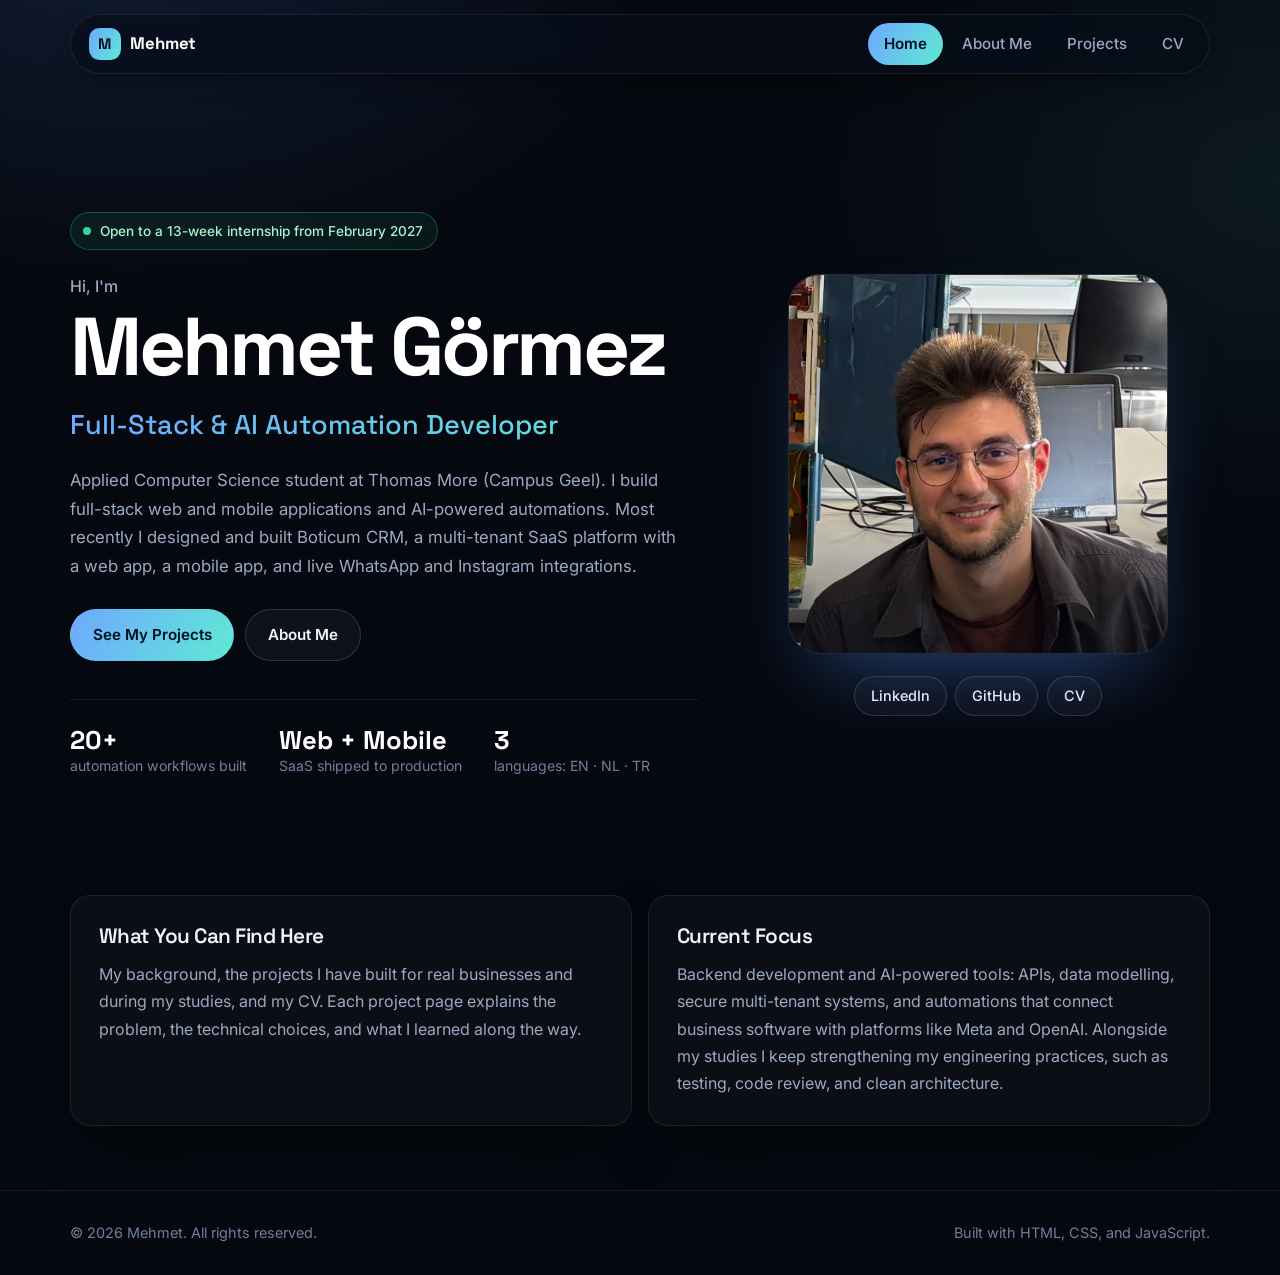
==== commit 9422894f: "Update internship start to February 2027 and refresh CV Co-Authored-By: Claude Opus 5.5 <noreply@ant" ====
--- a/index.html
+++ b/index.html
@@ -43,7 +43,7 @@
     <main>
       <section class="hero container">
         <div class="hero-copy">
-          <p class="status-badge">Open to a 13-week internship from March 2027</p>
+          <p class="status-badge">Open to a 13-week internship from February 2027</p>
           <p class="eyebrow">Hi, I'm</p>
           <h1 class="hero-title">Mehmet Görmez</h1>
           <p class="hero-role">Full-Stack &amp; AI Automation Developer</p>
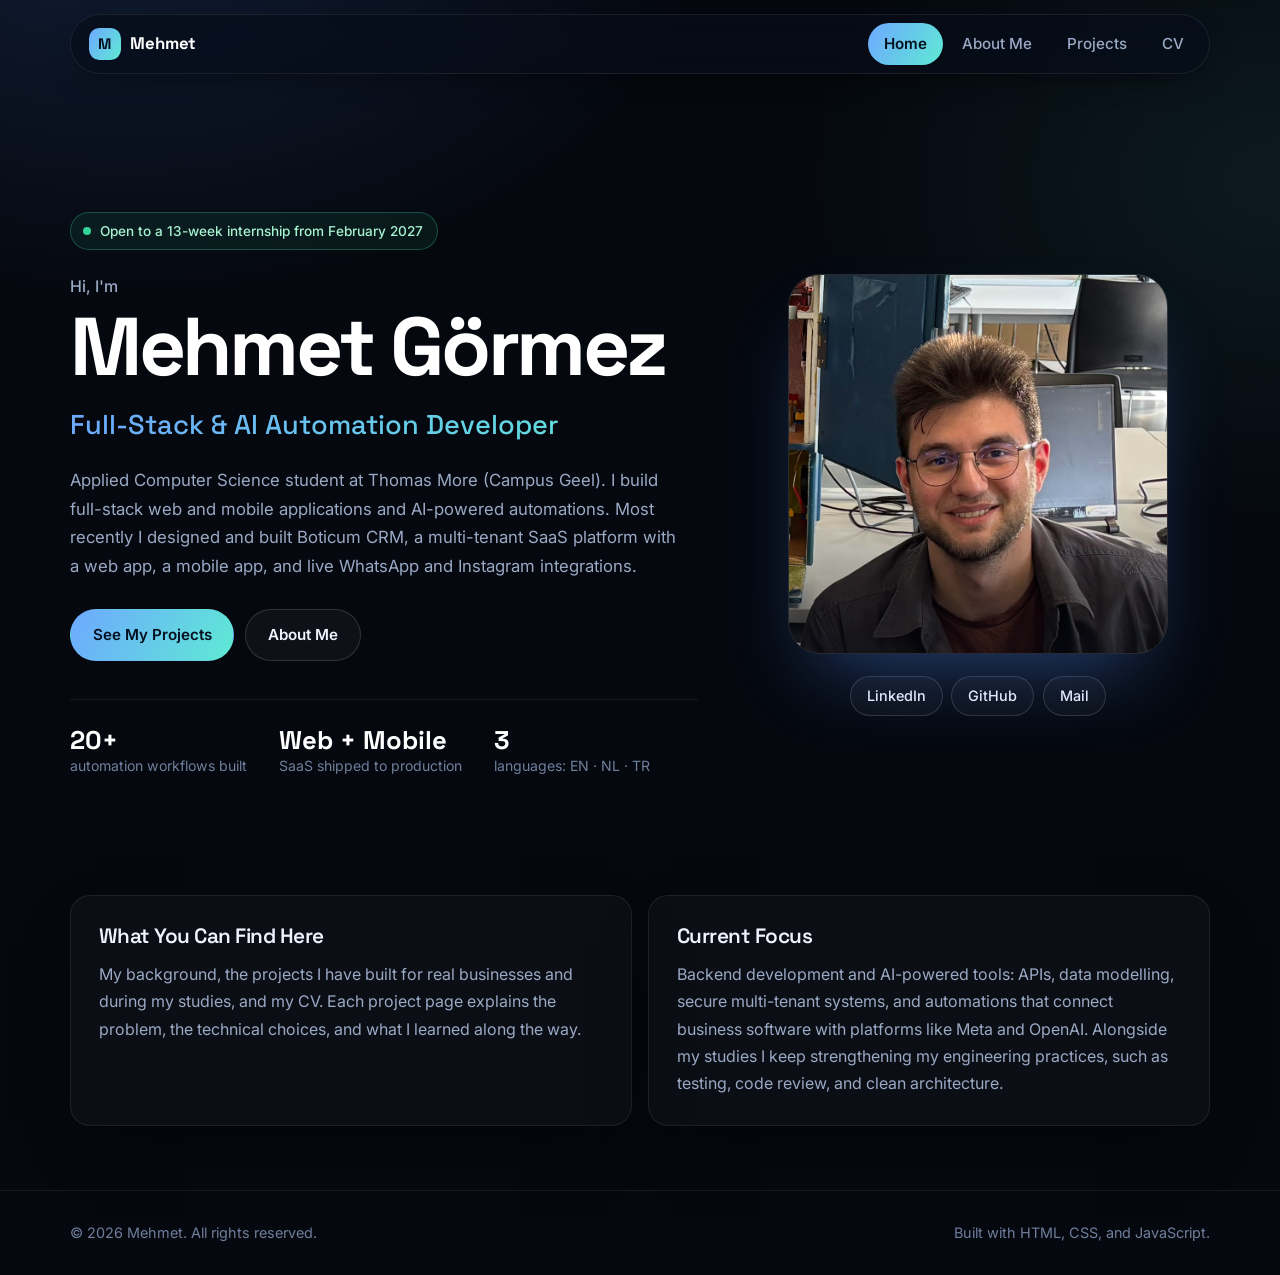
==== commit a8c13d5b: "Replace CV button with mail link on home page Co-Authored-By: Claude Opus 5.5 <noreply@anthropic.com" ====
--- a/index.html
+++ b/index.html
@@ -76,7 +76,7 @@
             <div class="hero-socials" aria-label="Social links">
               <a class="social-btn" href="https://www.linkedin.com/in/mehmet-gormez" target="_blank" rel="noopener noreferrer">LinkedIn</a>
               <a class="social-btn" href="https://github.com/mhmtgrmz12" target="_blank" rel="noopener noreferrer">GitHub</a>
-              <a class="social-btn" href="cv.html">CV</a>
+              <a class="social-btn" href="mailto:mhmt.23.ali@gmail.com">Mail</a>
             </div>
           </div>
         </div>
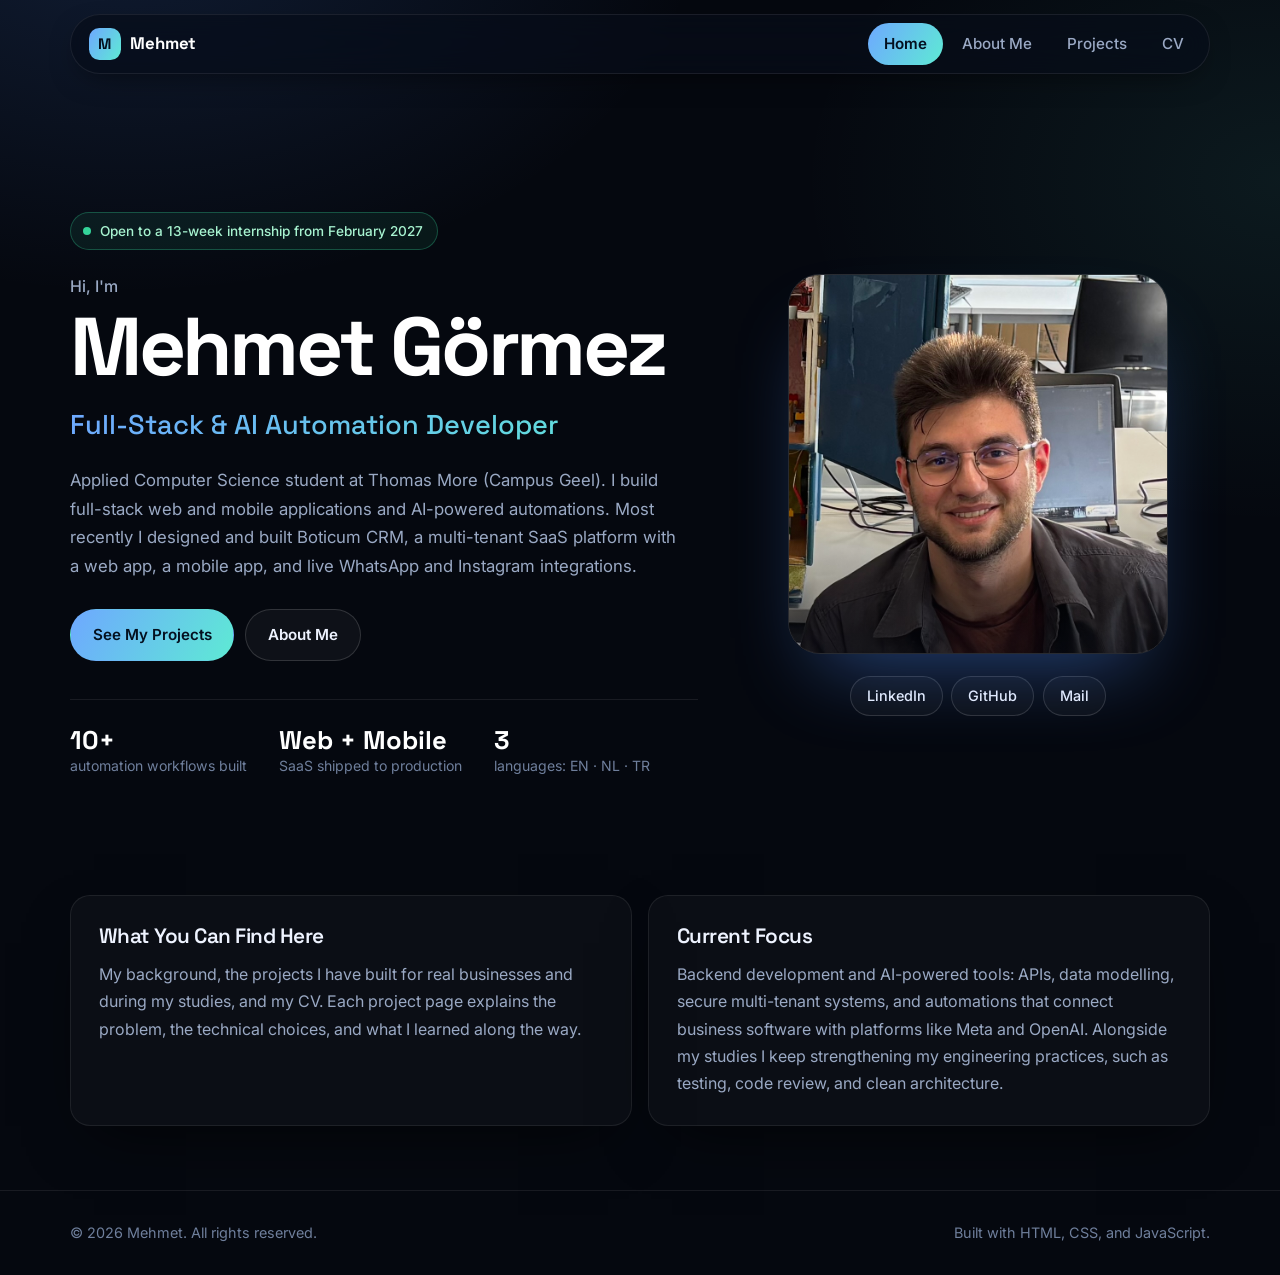
==== commit c66a9e7b: "Update CV and align automation count with it Co-Authored-By: Claude Opus 5.5 <noreply@anthropic.com>" ====
--- a/index.html
+++ b/index.html
@@ -58,7 +58,7 @@
             <a class="btn btn-ghost" href="about.html">About Me</a>
           </div>
           <div class="hero-stats">
-            <div><strong>20+</strong><span>automation workflows built</span></div>
+            <div><strong>10+</strong><span>automation workflows built</span></div>
             <div><strong>Web + Mobile</strong><span>SaaS shipped to production</span></div>
             <div><strong>3</strong><span>languages: EN · NL · TR</span></div>
           </div>
--- a/css/style.css
+++ b/css/style.css
@@ -1016,3 +1016,61 @@
     transform: none;
   }
 }
+
+/* ---------- Product screenshots ---------- */
+
+.diagram-link-shot {
+  aspect-ratio: 16 / 10;
+  height: auto;
+  background: #0b0d12;
+}
+
+.diagram-link-shot img {
+  object-fit: cover;
+  object-position: top left;
+  background: #0b0d12;
+}
+
+.phone-grid {
+  display: grid;
+  grid-template-columns: repeat(5, minmax(0, 1fr));
+  gap: 1rem;
+  margin-top: 1rem;
+}
+
+.phone-shot {
+  margin: 0;
+  text-align: center;
+}
+
+.phone-shot a {
+  display: block;
+  border-radius: 1.4rem;
+  overflow: hidden;
+  border: 1px solid var(--line-strong);
+  background: #0b0d12;
+  transition: transform 0.2s ease, box-shadow 0.2s ease;
+}
+
+.phone-shot a:hover {
+  transform: translateY(-3px);
+  box-shadow: 0 16px 30px -12px rgba(0, 0, 0, 0.6);
+}
+
+.phone-shot figcaption {
+  margin-top: 0.6rem;
+  font-size: 0.86rem;
+  color: #c6d4ee;
+}
+
+@media (max-width: 980px) {
+  .phone-grid {
+    grid-template-columns: repeat(3, minmax(0, 1fr));
+  }
+}
+
+@media (max-width: 560px) {
+  .phone-grid {
+    grid-template-columns: repeat(2, minmax(0, 1fr));
+  }
+}
